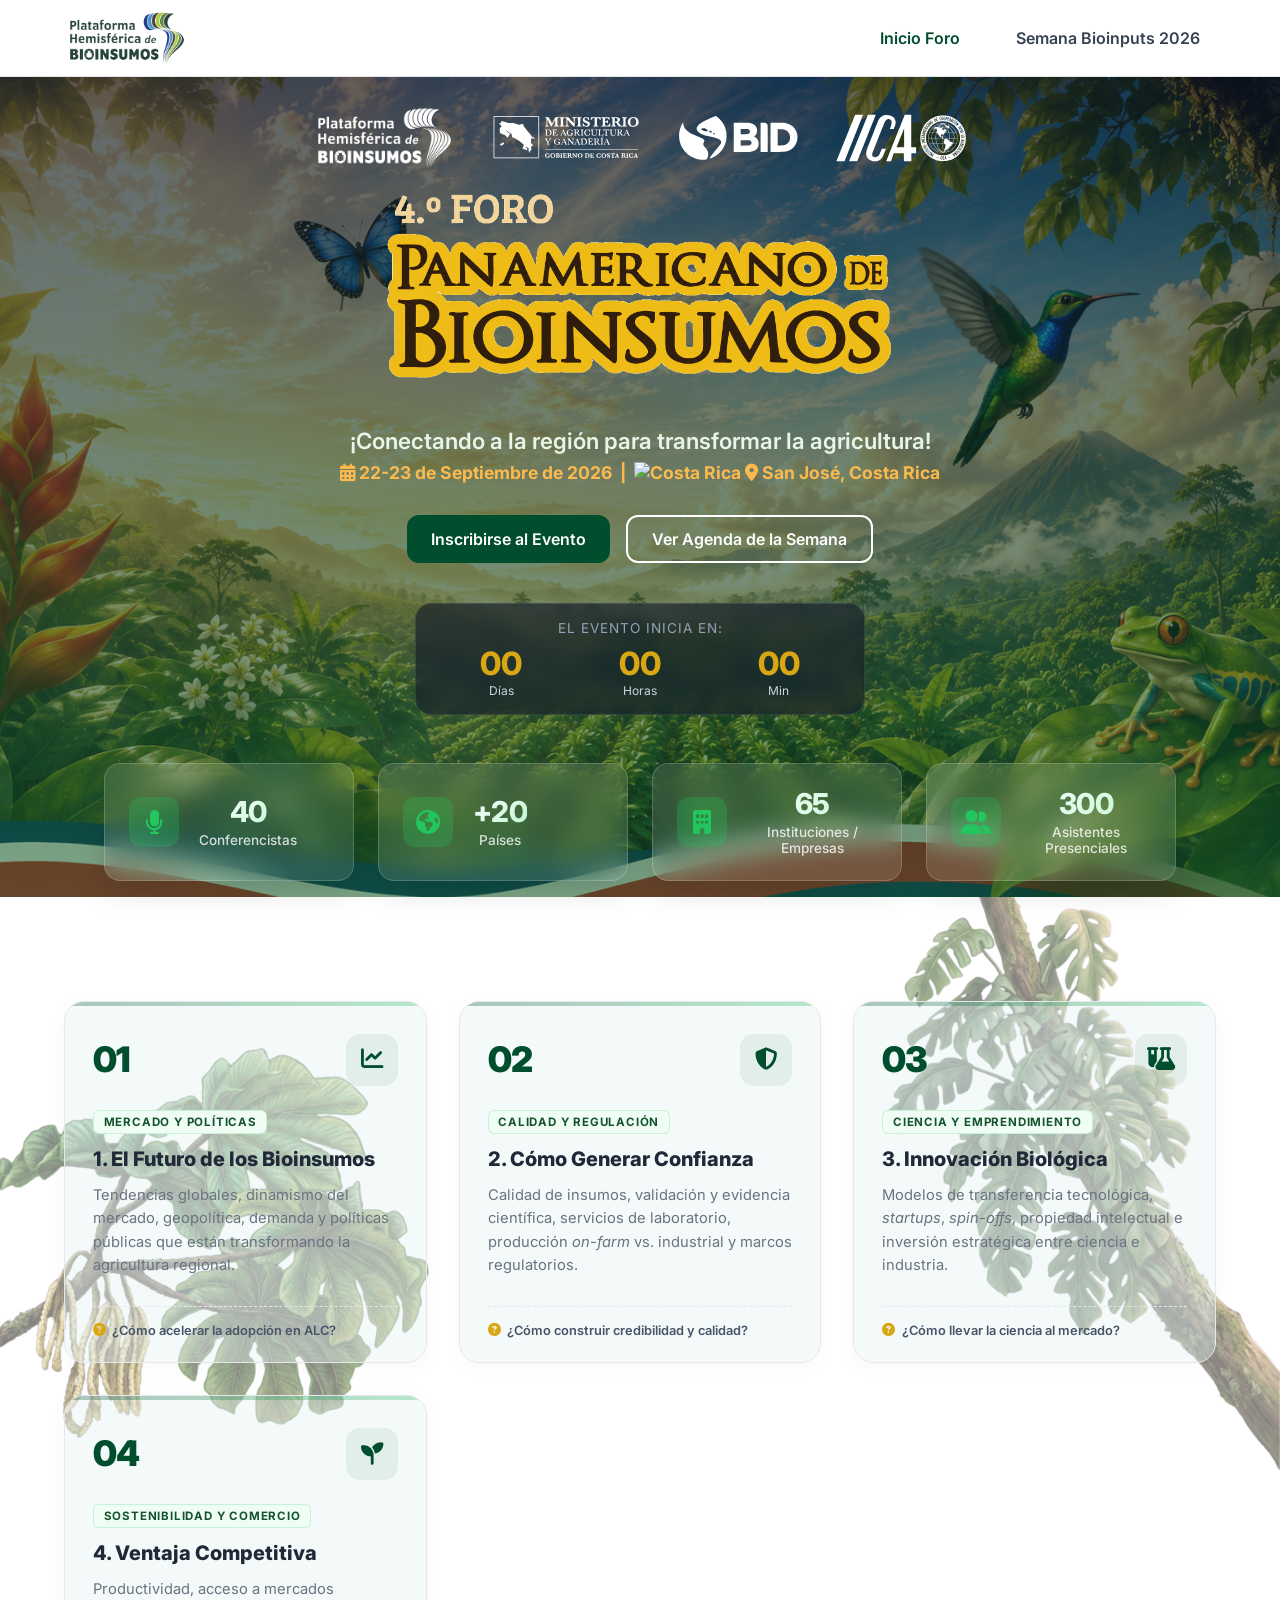
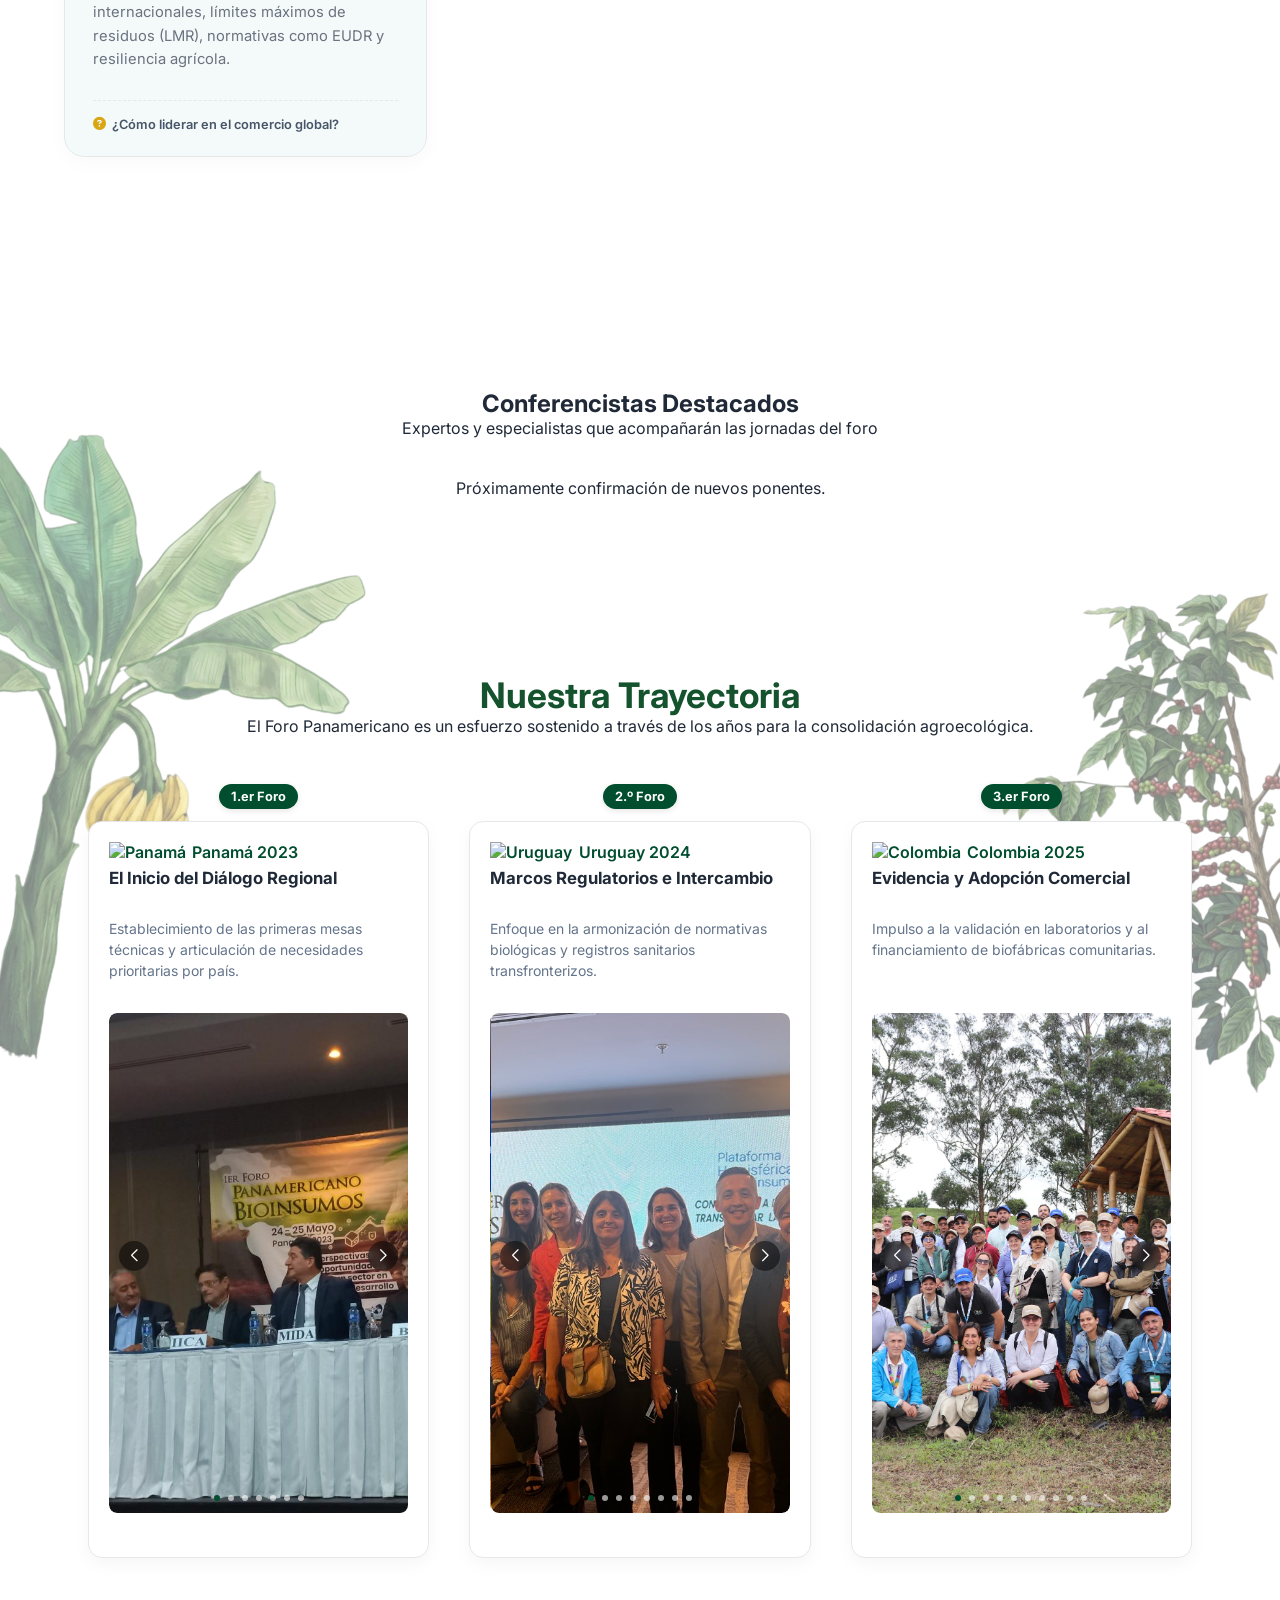
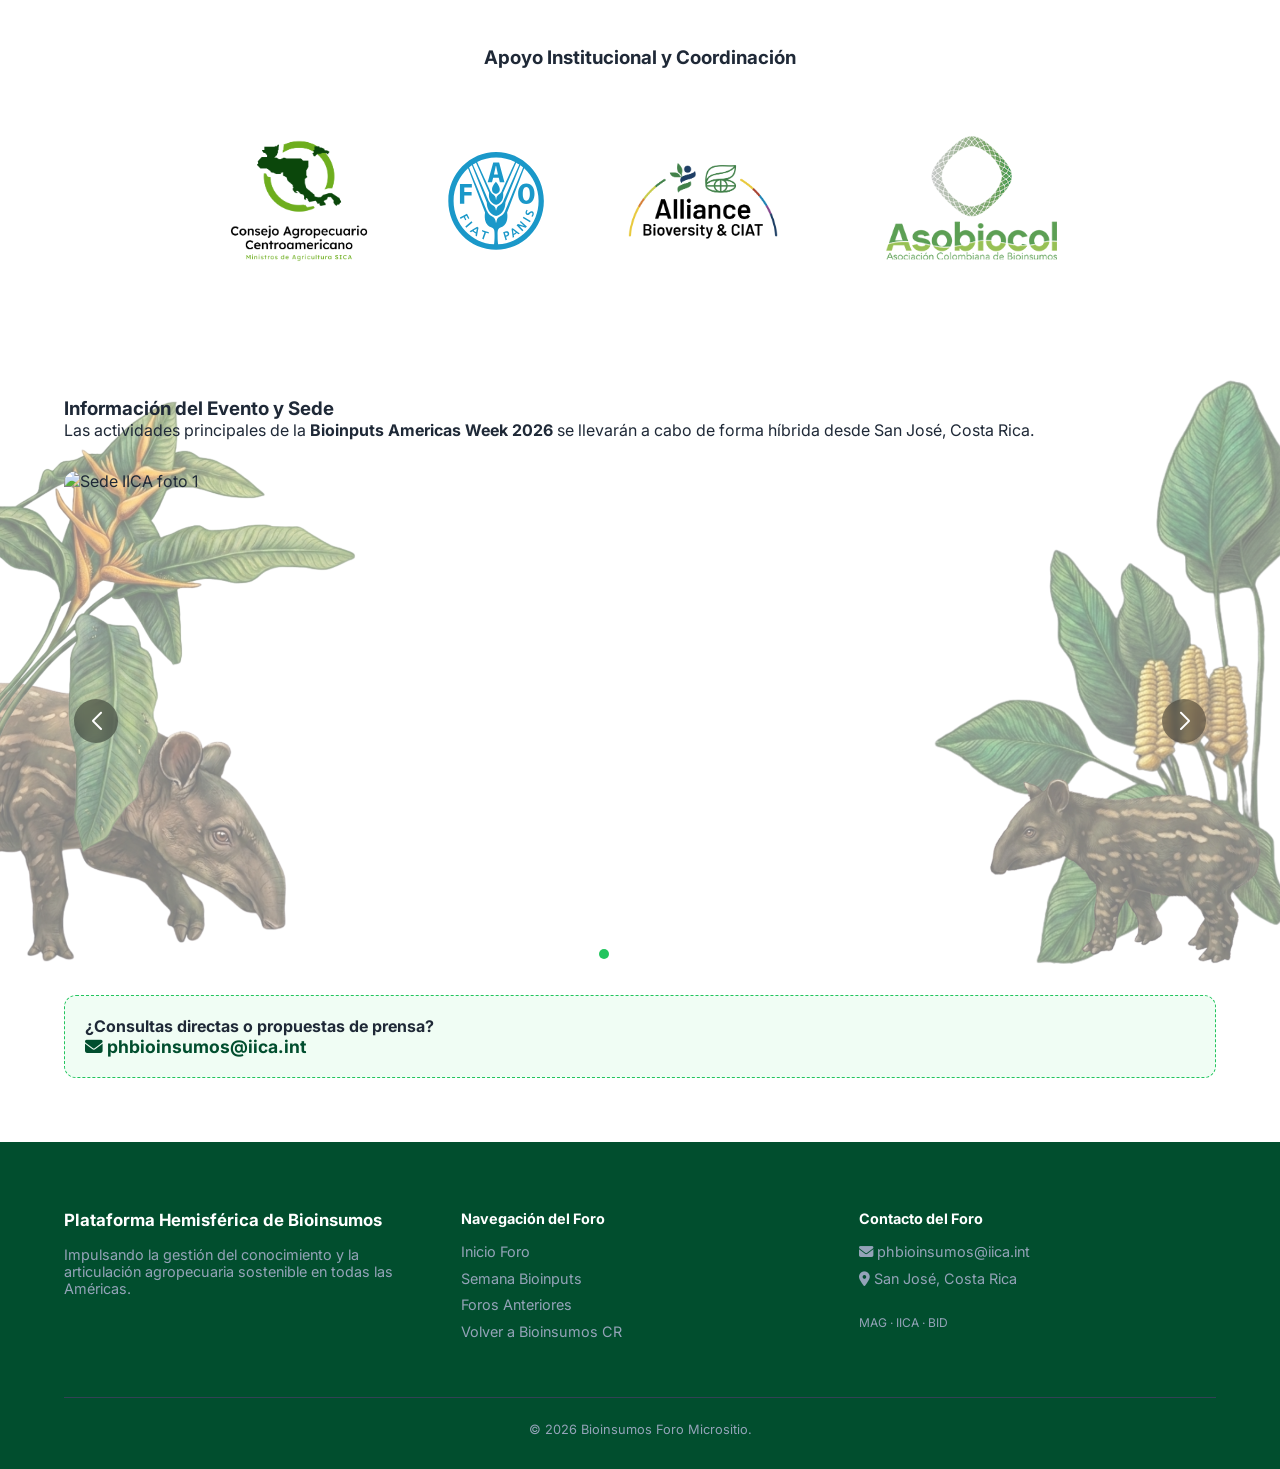
==== index.html @ 681d953f "Update index.html" ====
<!DOCTYPE html>
<html lang="es">
<head>
  <meta charset="UTF-8">
  <meta name="viewport" content="width=device-width, initial-scale=1.0">
  <title>4.º Foro Panamericano de Bioinsumos - Bioinputs Americas Week 2026</title>
  
  <!-- Swiper CSS -->
  <link rel="stylesheet" href="https://cdn.jsdelivr.net/npm/swiper@11/swiper-bundle.min.css"/>
  
  <!-- Fuentes e Iconos -->
  <link rel="preconnect" href="https://fonts.googleapis.com">
  <link rel="preconnect" href="https://fonts.gstatic.com" crossorigin>
  <link href="https://fonts.googleapis.com/css2?family=Inter:wght@400;500;600;700;800&display=swap" rel="stylesheet" />
  <link rel="stylesheet" href="https://cdnjs.cloudflare.com/ajax/libs/font-awesome/6.5.1/css/all.min.css" />
  
  <link rel="icon" type="image/svg+xml" href="assets/icons/favicon.svg">
  <link rel="stylesheet" href="css/index.css">
  <!-- Archivo CSS exclusivo para los componentes del micrositio -->
  
</head>
<body>

  <!-- HEADER / TOPBAR -->
  <header class="topbar">
    <div class="logo-wrap">
      <img src="assets/images/Logo_versiones_Color_positivo.png" alt="Plataforma Hemisférica de Bioinsumos" class="header-logo-img">
    </div>
    <button class="menu-toggle" id="menuToggle" aria-label="Abrir menú">
      <span></span><span></span><span></span>
    </button>
    <nav class="nav" id="mainNav">
      <a class="active" href="#">Inicio Foro</a>
      <a href="semana-bioinputs.html">Semana Bioinputs 2026</a>
    </nav>
  </header>

  <!-- ILUSTRACIONES DE FONDO DECORATIVAS -->
  <div class="bg-decoration" aria-hidden="true">
    <img class="butterfly" src="assets/images/i31.png" alt="">
    <img class="hummingbird" src="assets/images/i11.png" alt="">
    <img class="flower" src="assets/images/i6.png" alt="">
    <img class="flower2" src="assets/images/i7.png" alt="">
    <img class="frog" src="assets/images/i51.png" alt="">
    <img class="banano" src="assets/images/i41.png" alt="">
  </div>

  <main class="page-content">

    <!-- SECCIÓN HERO DEL FORO -->
    <section class="hero hero-foro" style="background: linear-gradient(rgba(15, 23, 42, 0.65), rgba(22, 101, 52, 0.55)), url('assets/images/hero.png') center/cover no-repeat;">
      <div class="hero-overlay container">
        <div class="hero-foro-header">
          <!-- Logos Coorganizadores -->
          <div class="sponsors-logos-wrap">
            <img style="max-height:70px" src="assets/images/Logo_versiones_b_negativo.png" alt="Plataforam Hemisferica de Bioinsumo">
            <img src="assets/images/logo_mag_blanco.svg" alt="Ministerio de Agricultura y Ganadería">
            <img style="max-height:90px" src="assets/images/BID_Blanco.svg" alt="BID">
            <img src="assets/images/iica_logo_blanco.svg" alt="Instituto Interamericano de Cooperación para la Agricultura">
          </div>
          <img src="assets/images/Letras 4to Foro Bioinsumos.png" alt="4.º Foro Panamericano de Bioinsumos" class="foro-title-img">
          <p class="hero-subtitle">¡Conectando a la región para transformar la agricultura!</p>
          <p class="hero-date-location"><i class="fa-solid fa-calendar-days"></i> 22-23 de Septiembre de 2026 &nbsp;|&nbsp; <img src="https://flagcdn.com/24x18/cr.png" alt="Costa Rica" class="flag-icon"> <i class="fa-solid fa-location-dot"></i>  San José, Costa Rica</p>
          
          <div class="hero-actions">
            <a href="https://forms.office.com/r/WgaXKn8yyW?origin=QRCode" target="_blank" rel="noopener noreferrer" class="primary-btn btn-highlight">Inscribirse al Evento</a>
            <a href="#semana-bioinputs" class="secondary-btn-outline">Ver Agenda de la Semana</a>
          </div>
        </div>

        <!-- COUNTDOWN -->
        <div class="countdown-container">
          <p class="countdown-title">El evento inicia en:</p>
          <div class="countdown-grid">
            <div class="countdown-card"><span class="countdown-number" id="days">64</span><span class="countdown-label">Días</span></div>
            <div class="countdown-card"><span class="countdown-number" id="hours">12</span><span class="countdown-label">Horas</span></div>
            <div class="countdown-card"><span class="countdown-number" id="minutes">45</span><span class="countdown-label">Min</span></div>
          </div>
        </div>

        <!-- ESTADÍSTICAS DEL EVENTO -->
        <div class="hero-stats">
          <div class="metric-card" style="--card-delay: 0.1s;">
            <div class="metric-icon-wrap"><i class="fa-solid fa-microphone"></i></div>
            <div class="metric-info">
              <span class="metric-number">40</span>
              <span class="metric-label">Conferencistas</span>
            </div>
          </div>
          <div class="metric-card" style="--card-delay: 0.2s;">
            <div class="metric-icon-wrap"><i class="fa-solid fa-earth-americas"></i></div>
            <div class="metric-info">
              <span class="metric-number">+20</span>
              <span class="metric-label">Países</span>
            </div>
          </div>
          <div class="metric-card" style="--card-delay: 0.3s;">
            <div class="metric-icon-wrap"><i class="fa-solid fa-building"></i></div>
            <div class="metric-info">
              <span class="metric-number">65</span>
              <span class="metric-label">Instituciones / Empresas</span>
            </div>
          </div>
          <div class="metric-card" style="--card-delay: 0.4s;">
            <div class="metric-icon-wrap"><i class="fa-solid fa-user-group"></i></div>
            <div class="metric-info">
              <span class="metric-number">300</span>
              <span class="metric-label">Asistentes Presenciales</span>
            </div>
          </div>
        </div>

      </div>
    </section>

    <!-- EJES TEMÁTICOS / EJES DE TRABAJO -->
    <section class="container">
      <div class="pillar-grid efe-axes-grid">
        <!-- Eje 1 -->
        <article class="eje-card">
          <div class="eje-card-header">
            <span class="eje-number">01</span>
            <div class="eje-icon-wrap"><i class="fa-solid fa-chart-line"></i></div>
          </div>
          <div class="eje-card-body">
            <span class="eje-tag">Mercado y Políticas</span>
            <h3>1. El Futuro de los Bioinsumos</h3>
            <p>Tendencias globales, dinamismo del mercado, geopolítica, demanda y políticas públicas que están transformando la agricultura regional.</p>
          </div>
          <div class="eje-card-footer">
            <span class="strategic-prompt"><i class="fa-solid fa-circle-question"></i> ¿Cómo acelerar la adopción en ALC?</span>
          </div>
        </article>
      
        <!-- Eje 2 -->
        <article class="eje-card">
          <div class="eje-card-header">
            <span class="eje-number">02</span>
            <div class="eje-icon-wrap"><i class="fa-solid fa-shield-halved"></i></div>
          </div>
          <div class="eje-card-body">
            <span class="eje-tag">Calidad y Regulación</span>
            <h3>2. Cómo Generar Confianza</h3>
            <p>Calidad de insumos, validación y evidencia científica, servicios de laboratorio, producción <em>on-farm</em> vs. industrial y marcos regulatorios.</p>
          </div>
          <div class="eje-card-footer">
            <span class="strategic-prompt"><i class="fa-solid fa-circle-question"></i> ¿Cómo construir credibilidad y calidad?</span>
          </div>
        </article>
      
        <!-- Eje 3 -->
        <article class="eje-card">
          <div class="eje-card-header">
            <span class="eje-number">03</span>
            <div class="eje-icon-wrap"><i class="fa-solid fa-flask-vial"></i></div>
          </div>
          <div class="eje-card-body">
            <span class="eje-tag">Ciencia y Emprendimiento</span>
            <h3>3. Innovación Biológica</h3>
            <p>Modelos de transferencia tecnológica, <em>startups</em>, <em>spin-offs</em>, propiedad intelectual e inversión estratégica entre ciencia e industria.</p>
          </div>
          <div class="eje-card-footer">
            <span class="strategic-prompt"><i class="fa-solid fa-circle-question"></i> ¿Cómo llevar la ciencia al mercado?</span>
          </div>
        </article>
      
        <!-- Eje 4 -->
        <article class="eje-card">
          <div class="eje-card-header">
            <span class="eje-number">04</span>
            <div class="eje-icon-wrap"><i class="fa-solid fa-seedling"></i></div>
          </div>
          <div class="eje-card-body">
            <span class="eje-tag">Sostenibilidad y Comercio</span>
            <h3>4. Ventaja Competitiva</h3>
            <p>Productividad, acceso a mercados internacionales, límites máximos de residuos (LMR), normativas como EUDR y resiliencia agrícola.</p>
          </div>
          <div class="eje-card-footer">
            <span class="strategic-prompt"><i class="fa-solid fa-circle-question"></i> ¿Cómo liderar en el comercio global?</span>
          </div>
        </article>
      </div>
    </section>
    <!-- SECCIÓN CONFERENCISTAS -->
<section id="conferencistas" class="speakers-section">
  <div class="container">
    <div class="section-header text-center">
      <h2 class="section-title">Conferencistas Destacados</h2>
      <p class="section-subtitle">Expertos y especialistas que acompañarán las jornadas del foro</p>
    </div>

    <!-- Contenedor dinámico de tarjetas -->
    <div id="speakers-grid" class="speakers-grid">
      <!-- Inyectado por JS -->
    </div>
  </div>
</section>

<!-- MODAL DETALLE DE CONFERENCISTA -->


    <!-- LÍNEA DE TIEMPO HISTÓRICA -->
    <section id="linea-tiempo" class="container historical-section">
      <div class="section-title-wrap text-center">
        <h2>Nuestra Trayectoria</h2>
        <p>El Foro Panamericano es un esfuerzo sostenido a través de los años para la consolidación agroecológica.</p>
      </div>
    
      <div class="history-timeline">
        <!-- Panamá -->
        <div class="history-item">
          <div class="history-badge">
            <span class="history-year">1.er Foro</span>
          </div>
          <div class="history-content">
            <div class="contact-info-wrap">
              <h4><img src="https://flagcdn.com/48x36/pa.png" alt="Panamá" class="flag-icon"> Panamá 2023</h4>
              <h3>El Inicio del Diálogo Regional</h3>
              <p>Establecimiento de las primeras mesas técnicas y articulación de necesidades prioritarias por país.</p>
              
              <div class="hero-gallery">
                <div class="swiper heroSwiper">
                  <div class="swiper-wrapper">
                    <div class="swiper-slide"><img src="assets/images/11.jpg" alt="Panamá foto 1"></div>
                    <div class="swiper-slide"><img src="assets/images/12.jpg" alt="Panamá foto 2"></div>
                    <div class="swiper-slide"><img src="assets/images/13.jpg" alt="Panamá foto 3"></div>
                    <div class="swiper-slide"><img src="assets/images/14.jpg" alt="Panamá foto 4"></div>
                    <div class="swiper-slide"><img src="assets/images/15.jpg" alt="Panamá foto 5"></div>
                    <div class="swiper-slide"><img src="assets/images/16.jpg" alt="Panamá foto 6"></div>
                    <div class="swiper-slide"><img src="assets/images/17.jpg" alt="Panamá foto 7"></div>
                  </div>
                  <div class="swiper-pagination"></div>
                  <div class="swiper-button-prev"></div>
                  <div class="swiper-button-next"></div>
                </div>
              </div>
            </div>
          </div>
        </div>
    
        <!-- Uruguay -->
        <div class="history-item">
          <div class="history-badge">
            <span class="history-year">2.º Foro</span>
          </div>
          <div class="history-content">
            <div class="contact-info-wrap">
              <h4><img src="https://flagcdn.com/48x36/uy.png" alt="Uruguay" class="flag-icon"> Uruguay 2024</h4>
              <h3>Marcos Regulatorios e Intercambio</h3>
              <p>Enfoque en la armonización de normativas biológicas y registros sanitarios transfronterizos.</p>
              
              <div class="hero-gallery">
                <div class="swiper heroSwiper">
                  <div class="swiper-wrapper">
                    <div class="swiper-slide"><img src="assets/images/21.jpg" alt="Uruguay foto 1"></div>
                    <div class="swiper-slide"><img src="assets/images/22.jpg" alt="Uruguay foto 2"></div>
                    <div class="swiper-slide"><img src="assets/images/23.jpg" alt="Uruguay foto 3"></div>
                    <div class="swiper-slide"><img src="assets/images/24.jpg" alt="Uruguay foto 4"></div>
                    <div class="swiper-slide"><img src="assets/images/25.jpg" alt="Uruguay foto 5"></div>
                    <div class="swiper-slide"><img src="assets/images/26.jpg" alt="Uruguay foto 6"></div>
                    <div class="swiper-slide"><img src="assets/images/27.jpg" alt="Uruguay foto 7"></div>
                    <div class="swiper-slide"><img src="assets/images/28.jpg" alt="Uruguay foto 8"></div>
                  </div>
                  <div class="swiper-pagination"></div>
                  <div class="swiper-button-prev"></div>
                  <div class="swiper-button-next"></div>
                </div>
              </div>
            </div>
          </div>
        </div>
    
        <!-- Colombia -->
        <div class="history-item">
          <div class="history-badge">
            <span class="history-year">3.er Foro</span>
          </div>
          <div class="history-content">
            <div class="contact-info-wrap">
              <h4><img src="https://flagcdn.com/48x36/co.png" alt="Colombia" class="flag-icon"> Colombia 2025</h4>
              <h3>Evidencia y Adopción Comercial</h3>
              <p>Impulso a la validación en laboratorios y al financiamiento de biofábricas comunitarias.</p>
              
              <div class="hero-gallery">
                <div class="swiper heroSwiper">
                  <div class="swiper-wrapper">
                    <div class="swiper-slide"><img src="assets/images/31.jpg" alt="Colombia foto 1"></div>
                    <div class="swiper-slide"><img src="assets/images/32.jpg" alt="Colombia foto 2"></div>
                    <div class="swiper-slide"><img src="assets/images/33.jpg" alt="Colombia foto 3"></div>
                    <div class="swiper-slide"><img src="assets/images/34.webp" alt="Colombia foto 4"></div>
                    <div class="swiper-slide"><img src="assets/images/35.webp" alt="Colombia foto 5"></div>
                    <div class="swiper-slide"><img src="assets/images/36.webp" alt="Colombia foto 6"></div>
                    <div class="swiper-slide"><img src="assets/images/37.jpeg" alt="Colombia foto 7"></div>
                    <div class="swiper-slide"><img src="assets/images/38.jpg" alt="Colombia foto 8"></div>
                    <div class="swiper-slide"><img src="assets/images/39.jpg" alt="Colombia foto 9"></div>
                    <div class="swiper-slide"><img src="assets/images/310.jpg" alt="Colombia foto 10"></div>
                  </div>
                  <div class="swiper-pagination"></div>
                  <div class="swiper-button-prev"></div>
                  <div class="swiper-button-next"></div>
                </div>
              </div>
            </div>
          </div>
        </div>
      </div>
    </section>

    <!-- ORGANIZADORES -->
    <section class="sponsors-carousel-section" style="padding-top: 40px;">
      <div id="logos" class="container text-center" style="padding: 0px;">
        <h3>Apoyo Institucional y Coordinación</h3>
        <div class="sponsors-logos-wrap sponsors-grid-large">
          <img src="assets/images/CAC_LogoFormats_29.png" class="sponsors-logos-o" alt="Consejo Agropecuario Centroamericano">
          <img src="assets/images/FAO_logo.svg" class="fao" alt="Organización de la Naciones Unidas para la Alimentación y la Agricultura">
          <img src="assets/images/Alliance_Logo_Refresh_EN_color.svg.webp" class="sponsors-logos-o" alt="Alliance Bioversity International CIAT">
          <img src="assets/images/asobiocol.png" class="sponsors-logos-o" alt="Asociación Colombiana de Bioinsumos">
        </div>
      </div>
    </section>

    <!-- CONTACTO Y SEDE -->
    <section id="registro" class="container contact-registration-section">
      <div class="contact-info-wrap">
        <h3>Información del Evento y Sede</h3>
        <p style="margin-bottom: 15px;">Las actividades principales de la <strong>Bioinputs Americas Week 2026</strong> se llevarán a cabo de forma híbrida desde San José, Costa Rica.</p>
        
        <div class="hero-gallery">
          <div class="swiper heroSwiper">
            <div class="swiper-wrapper">
              <div class="swiper-slide"><img src="assets/images/sede1.JPG" alt="Sede IICA foto 1"></div>
              <div class="swiper-slide"><img src="assets/images/sede2.JPG" alt="Sede IICA foto 2"></div>
              <div class="swiper-slide"><img src="assets/images/sede3.jpg" alt="Sede IICA foto 3"></div>
              <div class="swiper-slide"><img src="assets/images/sede4.jpg" alt="Sede IICA foto 4"></div>
              <div class="swiper-slide"><img src="assets/images/sede5.jpg" alt="Sede IICA foto 5"></div>
            </div>
            <div class="swiper-pagination"></div>
            <div class="swiper-button-prev"></div>
            <div class="swiper-button-next"></div>
          </div>
        </div>
        
        <div class="direct-contact-box">
          <h4>¿Consultas directas o propuestas de prensa?</h4>
          <a href="mailto:phbioinsumos@iica.int" class="email-link">
            <i class="fa-solid fa-envelope"></i> phbioinsumos@iica.int
          </a>
        </div>
      </div>
    </section>

  </main>

  <!-- FOOTER -->
  <footer class="main-footer">
    <div class="footer-grid">
      <div class="footer-brand">
        <h3>Plataforma Hemisférica de Bioinsumos</h3>
        <p>Impulsando la gestión del conocimiento y la articulación agropecuaria sostenible en todas las Américas.</p>
      </div>
      <div class="footer-links">
        <h4>Navegación del Foro</h4>
        <ul>
          <li><a href="index_foro.html">Inicio Foro</a></li>
          <li><a href="#semana-bioinputs">Semana Bioinputs</a></li>
          <li><a href="#linea-tiempo">Foros Anteriores</a></li>
          <li><a href="index.html">Volver a Bioinsumos CR</a></li>
        </ul>
      </div>
      <div class="footer-links">
        <h4>Contacto del Foro</h4>
        <ul>
          <li><i class="fa-solid fa-envelope"></i> phbioinsumos@iica.int</li>
          <li><i class="fa-solid fa-location-dot"></i> San José, Costa Rica</li>
          <li><br><small>MAG · IICA · BID</small></li>
        </ul>
      </div>
    </div>
    <div class="footer-bottom">
      <p>&copy; 2026 Bioinsumos Foro Micrositio.</p>
    </div>
  </footer>

  <!-- MODAL DETALLE DE CONFERENCISTA -->
<div id="speaker-modal" class="speaker-modal-overlay" onclick="cerrarModalSpeaker()">
  <div class="speaker-modal-card" onclick="event.stopPropagation()">
    <button class="speaker-modal-close" onclick="cerrarModalSpeaker()">&times;</button>
    <div class="speaker-modal-header">
      <img id="modal-speaker-img" src="" alt="Conferencista">
      <h3 id="modal-speaker-name"></h3>
    </div>
    <div class="speaker-modal-body">
      <p id="modal-speaker-bio"></p>
    </div>
  </div>
</div>

  <!-- SCRIPTS AL FINAL DEL BODY -->
  <script src="https://cdn.jsdelivr.net/npm/swiper@11/swiper-bundle.min.js"></script>
  <script src="js/index.js"></script>
  <script src="js/data.js"></script>
</body>
</html>
---- css/index.css ----
/* =========================================================
   1. VARIABLES GLOBALES Y CONFIGURACIÓN BASE
========================================================= */
:root {
  --primary: #014e2e;        
  --primary-dark: #14532d;   
  --accent: #22c55e;         
  --success: #15803d;
  --bg: #fcfcfc;             
  --surface: #ffffff;
  --surface-2: #f8fafc;
  --text: #1f2937;           
  --muted: #6b7280;          
  --border: #e5e7eb;
  --shadow: 0 10px 30px rgba(22, 101, 52, 0.06);

  /* Paleta extendida del micrositio */
  --event-gold: #d9a714;
  --event-gold-dark: #b88a0b;
  --dark-slate: #0f172a;
}

* {
  box-sizing: border-box;
  margin: 0;
  padding: 0;
}

html, body {
  width: 100%;
  max-width: 100vw;
  overflow-x: hidden; /* Garantiza cero scroll horizontal */
}

body {
  font-family: 'Inter', sans-serif;
  color: var(--text);
  display: flex;
  flex-direction: column;
  min-height: 100vh;
  position: relative;
  background: #ffffff;
}

/* Regla universal para prevención de desbordamiento de medios */
img, svg, picture, iframe {
  max-width: 100%;
  height: auto;
}

.container {
  max-width: 1200px;
  width: 90%;
  margin: 0 auto;
  padding: 4rem 0;
  box-sizing: border-box;
}

.d-none { display: none !important; }
.w-100 { width: 100%; }
.text-center { text-align: center; }

/* Capa de decoración */
.bg-decoration, .bg-decoration2 {
  position: absolute;
  inset: 0;
  z-index: -100;
  pointer-events: none;
}

.bg-decoration img {
  position: absolute;
  width: 45vw;
  max-width: 500px;
  min-width: 150px;
  height: auto;
  opacity: 0.5;
  pointer-events: none;
}

.bg-decoration2 img {
  position: absolute;
  width: 45vw;
  max-width: 400px;
  min-width: 250px;
  height: auto;
  opacity: 0.8;
  pointer-events: none;
}

.butterfly { top: 18%; right: 0%; }
.butterfly2 { top: 0%; right: 0%; }
.hummingbird { top: 20%; left: 0%;  }
.hummingbird2 { top: 13%; left: 0%;  }
.flower { bottom: 10%; left: 0%; }
.flower2 { bottom: 10%; right: -8%; }
.frog { bottom: 40%; right: 0%; }
.frog2 { bottom: 35%; right: 0%; }
.perez { bottom: 12%; left: 0%; }
.banano {bottom: 42%; left: -13%;transform: rotate(5deg);max-width: 700px !important;}

@media (max-width: 768px) {
  .butterfly { top: 7%; right: 0%; }
  .butterfly2 { top: 0%; right: 0%; }
  .hummingbird { top: 38%; left: 0%; }
  .hummingbird2 { top: 12%; left: 0%;  }
  .flower { bottom: 7%; left: 0%; }
  .flower2 { bottom: 7%; right: -8%; }
  .frog { bottom: 20%; right: 0%; }
  .frog2 { bottom: 40%; right: 0%; }
  .perez { bottom: 15%; left: 0%; }
  .banano {bottom: 25%; left: -18%;transform: rotate(5deg);}
}

/* =========================================================
   2. HEADER / TOPBAR RESPONSIVO
========================================================= */
.topbar {
  position: sticky;
  top: 0;
  z-index: 2000;
  background: rgba(255, 255, 255, 0.95);
  backdrop-filter: blur(12px);
  display: flex;
  justify-content: space-between;
  align-items: center;
  padding: 0.5rem 5%;
  border-bottom: 1px solid var(--border);
}
.topbar2 {
  position: sticky;
  top: 0;
  z-index: 2000;
  background: var(--primary);
  backdrop-filter: blur(12px);
  display: flex;
  justify-content: space-between;
  align-items: center;
  padding: 0.5rem 5%;
  border-bottom: 1px solid var(--border);
}

.logo-wrap {
  font-size: 1.3rem;
  font-weight: 800;
  color: var(--primary);
}

.header-logo-img {
  height: 60px;
  width: auto;
  vertical-align: middle;
}

.back-to-base {
  border: 1px solid var(--primary);
  background: rgba(22, 101, 52, 0.05);
}

.nav,.nav2  { 
  display: flex; 
  gap: 1.5rem; 
}

.nav a {
  text-decoration: none;
  color: #374151;
  font-weight: 600;
  padding: 0.5rem 1rem;
  border-radius: 12px;
  transition: .25s ease;
}

.nav a:hover, .nav a.active {
  color: var(--primary);
}

.nav2 a {
  text-decoration: none;
  color: #ffffff;
  font-weight: 600;
  padding: 0.5rem 1rem;
  border-radius: 12px;
  transition: .25s ease;
}

.nav2 a:hover, .nav2 a.active {
  color: var(--event-gold);
}

.menu-toggle {
  display: none;
  flex-direction: column;
  gap: 4px;
  background: none;
  border: none;
  cursor: pointer;
}

.menu-toggle span { 
  width: 22px; 
  height: 3px; 
  background: var(--primary); 
  border-radius: 2px; 
}

/* =========================================================
   3. SECCIONES HERO (HOME Y FORO MICROSITIO)
========================================================= */
.hero-home {
  background: linear-gradient(rgba(94, 119, 35, 0.2), rgba(29, 100, 30, 0.4)), url("../assets/images/hero.png");
  background-size: cover;
  background-position: center;
  min-height: 35vh;
  display: flex;
  align-items: center;
  color: white;
  position: relative;
}

.hero-foro {
  min-height: 80vh !important;
  display: flex;
  align-items: center;
  text-align: center;
}

.hero-foro2 {
  min-height: 60vh !important;
  display: flex;
  align-items: center;
  text-align: center;
}

.hero-overlay {
  width: 100%;
  padding: 1rem 5%;
}

.hero-content {
  max-width: 750px;
}

.hero-foro-header {
  max-width: 900px;
  margin: 0 auto;
  width: 100%;
}

.hero-tag {
  display: inline-block;
  background: var(--accent);
  color: var(--primary-dark);
  font-weight: 700;
  font-size: 0.8rem;
  padding: 0.35rem 0.85rem;
  border-radius: 100px;
  text-transform: uppercase;
  margin-bottom: 1rem;
}

.hero-content h1 {
  font-size: 3rem;
  font-weight: 800;
  margin-bottom: 1rem;
}

.hero-content p {
  font-size: 1.15rem;
  line-height: 1.6;
  margin-bottom: 2rem;
  color: rgba(255, 255, 255, 0.9);
}

.co-organizers {
  display: flex;
  align-items: center;
  justify-content: center;
  gap: 1rem;
  margin-bottom: 1.5rem;
  flex-wrap: wrap;
}

.partner-mini-logo {
  height: 30px;
  width: auto;
  filter: brightness(0) invert(1);
}

.partner-text {
  font-weight: 700;
  letter-spacing: 1px;
  font-size: 1.1rem;
}

.partner-divider {
  color: rgba(255, 255, 255, 0.4);
}

.foro-title-img {
  width: 100%;
  max-width: 550px;
  height: auto;
  margin: 0 auto 1.5rem auto;
  display: block;
}

.hero-subtitle {
  font-size: 1.4rem !important;
  font-weight: 600;
  color: #e8f5e9 !important;
  margin-bottom: 0.5rem;
}

.hero-date-location {
  font-size: 1.1rem;
  color: #fbb94e;
  margin-bottom: 2rem;
  font-weight: 700;
}
.hero-date-location2 {
  font-size: 1.1rem;
  color: var(--primary);
  margin-bottom: 2rem;
  font-weight: 700;
}

/* BOTONES Y ACCIONES */
.hero-actions {
  display: flex;
  flex-direction: column;
  gap: 1rem;
  width: 100%;
  max-width: 100%;
  box-sizing: border-box;
}

.primary-btn, 
.secondary-btn-outline,
.btn-highlight {
  display: inline-flex;
  align-items: center;
  justify-content: center;
  text-align: center;
  width: 100%;
  max-width: 100%;
  box-sizing: border-box;
  padding: 0.75rem 1.5rem;
  border-radius: 12px;
  font-weight: 600;
  text-decoration: none;
  white-space: normal;
  word-break: break-word;
  transition: all 0.2s;
  cursor: pointer;
  border: none;
}

.primary-btn {
  background: var(--primary);
  color: white;
}
.primary-btn:hover { background: var(--primary-dark); }

.btn-highlight {
  background-color: var(--primary) !important;
  color: white !important;
}
.btn-highlight:hover {
  background-color: var(--event-gold-dark) !important;
}

.secondary-btn-outline {
  border: 2px solid white;
  color: white;
  background: transparent;
}
.secondary-btn-outline:hover {
  background: rgba(255, 255, 255, 0.15);
}

@media (min-width: 640px) {
  .hero-actions {
    flex-direction: row;
    justify-content: center;
  }
  .primary-btn, .secondary-btn-outline, .btn-highlight {
    width: auto;
  }
}

/* COUNTDOWN */
.countdown-container {
  margin: 2.5rem auto;
  max-width: 450px;
  width: 100%;
  background: rgba(15, 23, 42, 0.6);
  padding: 1rem 1.5rem;
  border-radius: 16px;
  border: 1px solid rgba(255, 255, 255, 0.1);
  backdrop-filter: blur(8px);
}

.countdown-title {
  font-size: 0.85rem;
  text-transform: uppercase;
  letter-spacing: 1px;
  margin-bottom: 0.5rem;
  color: #94a3b8;
}

.countdown-grid {
  display: grid;
  grid-template-columns: repeat(3, 1fr);
  gap: 1rem;
}

.countdown-card {
  display: flex;
  flex-direction: column;
}

.countdown-number {
  font-size: 2rem;
  font-weight: 800;
  color: var(--event-gold);
}

.countdown-label {
  font-size: 0.75rem;
  color: #cbd5e1;
}

/* BUSCADOR Y MÉTRICAS DE HOME */
.search-box-container {
  background: var(--surface);
  padding: 0.45rem;
  border-radius: 16px;
  box-shadow: 0 15px 35px rgba(0,0,0,0.15);
  max-width: 600px;
}

.search-field {
  display: flex;
  align-items: center;
  gap: 0.75rem;
}

.search-icon {
  color: var(--muted);
  padding-left: 1rem;
}

.search-field input {
  flex: 1;
  border: none;
  outline: none;
  font-size: 1rem;
  color: var(--text);
  background: transparent;
}

.hero-stats {
  display: grid;
  grid-template-columns: repeat(auto-fit, minmax(200px, 1fr));
  gap: 1.5rem;
  margin-top: 3rem;
  width: 100%;
  max-width: 1100px;
}

.metric-card {
  background: rgba(255, 255, 255, 0.1);
  backdrop-filter: blur(12px);
  -webkit-backdrop-filter: blur(12px);
  border: 1px solid rgba(255, 255, 255, 0.18);
  padding: 1.5rem;
  border-radius: 16px;
  display: flex;
  align-items: center;
  gap: 1.25rem;
  color: white;
  box-shadow: 0 8px 32px 0 rgba(0, 0, 0, 0.15);
  opacity: 0;
  transform: translateY(30px);
  animation: slideInUp 0.6s cubic-bezier(0.16, 1, 0.3, 1) forwards;
  animation-delay: var(--card-delay, 0s);
  transition: transform 0.3s ease, background 0.3s ease, box-shadow 0.3s ease;
}

.metric-card:hover {
  transform: translateY(-5px);
  background: rgba(255, 255, 255, 0.16);
  box-shadow: 0 12px 40px 0 rgba(22, 101, 52, 0.25);
  border-color: rgba(255, 255, 255, 0.3);
}

.metric-icon-wrap {
  width: 50px;
  height: 50px;
  background: rgba(34, 197, 94, 0.25);
  border-radius: 12px;
  display: flex;
  align-items: center;
  justify-content: center;
  font-size: 1.5rem;
  color: var(--accent);
  flex-shrink: 0;
}

.metric-info {
  display: flex;
  flex-direction: column;
}

.metric-number {
  font-size: 1.8rem;
  font-weight: 800;
  line-height: 1.1;
  letter-spacing: -0.02em;
  background: linear-gradient(135deg, #ffffff, #bbf7d0);
  -webkit-background-clip: text;
  -webkit-text-fill-color: transparent;
}

.metric-label {
  font-size: 0.85rem;
  font-weight: 500;
  color: rgba(255, 255, 255, 0.8);
  margin-top: 0.25rem;
}

@keyframes slideInUp {
  0% { opacity: 0; transform: translateY(30px); }
  100% { opacity: 1; transform: translateY(0); }
}

/* =========================================================
   4. CONTROL ABSOLUTO Y UNIFICADO DE SWIPER / CARRUSELES
========================================================= */

/* Estructura base de los contenedores */
.hero-gallery {
  width: 100% !important;
  max-width: 100% !important;
  min-width: 0 !important;
  box-sizing: border-box !important;
  position: relative !important;
}

.swiper {
  width: 100% !important;
  max-width: 100% !important;
  min-width: 0 !important;
  position: relative !important;
  display: block !important;
  overflow: hidden !important; /* El overflow solo va en el swiper principal */
}

.swiper-wrapper {
  display: flex !important;
  width: 100% !important;
  height: 100% !important;
  box-sizing: border-box !important;
}

.swiper-slide {
  flex-shrink: 0 !important;
  width: 100% !important;
  height: 100% !important;
  position: relative !important;
  box-sizing: border-box !important;
}

.swiper-slide img {
  width: 100% !important;
  height: 100% !important;
  object-fit: cover !important;
  display: block !important;
}

/* --- A. CARRUSEL GENERAL / HERO DE INICIO (Si aplica) --- */
:not(.history-content):not(.contact-info-wrap) .heroSwiper {
  height: 500px !important;
  border-radius: 16px;
}

/* --- B. CARRUSEL DE LA SEDE (Sección Contacto) --- */
.contact-info-wrap .heroSwiper {
  height: 300px !important;
  min-height: 300px !important;
  border-radius: 12px !important;
  margin: 1rem 0 1.5rem 0 !important;
}

.contact-info-wrap .swiper-slide img {
  border-radius: 12px !important;
}

/* Estilos de botones para Hero y Sede */
:not(.history-content) .swiper-button-next,
:not(.history-content) .swiper-button-prev {
  color: #ffffff;
  width: 44px;
  height: 44px;
  background: rgba(0, 0, 0, 0.4);
  border-radius: 50%;
  backdrop-filter: blur(4px);
  transition: background 0.3s ease;
}

:not(.history-content) .swiper-button-next:hover,
:not(.history-content) .swiper-button-prev:hover {
  background: rgba(0, 0, 0, 0.7);
}

:not(.history-content) .swiper-button-next::after,
:not(.history-content) .swiper-button-prev::after {
  font-size: 18px;
  font-weight: bold;
}

:not(.history-content) .swiper-pagination-bullet {
  width: 10px;
  height: 10px;
  background: #ffffff;
  opacity: 0.6;
}

:not(.history-content) .swiper-pagination-bullet-active {
  opacity: 1;
  background: var(--accent, #22c55e);
}

/* --- C. CARRUSEL COMPACTO DE LÍNEA DEL TIEMPO (Panamá, Uruguay, Colombia) --- */
.history-content .heroSwiper {
  height: 180px !important;
  min-height: 180px !important;
  border-radius: 8px !important;
  margin-top: 1rem !important;
  position: relative !important;
}

.history-content .heroSwiper .swiper-slide img {
  border-radius: 8px !important;
}

.history-content .heroSwiper .swiper-button-next,
.history-content .heroSwiper .swiper-button-prev {
  width: 30px !important;
  height: 30px !important;
  background: rgba(0, 0, 0, 0.5) !important;
  border-radius: 50% !important;
  color: #ffffff !important;
  backdrop-filter: blur(4px) !important;
}

.history-content .heroSwiper .swiper-button-next::after,
.history-content .heroSwiper .swiper-button-prev::after {
  font-size: 12px !important;
  font-weight: bold !important;
}

.history-content .heroSwiper .swiper-pagination-bullet {
  width: 6px !important;
  height: 6px !important;
  background: #ffffff !important;
  opacity: 0.6 !important;
}

.history-content .heroSwiper .swiper-pagination-bullet-active {
  opacity: 1 !important;
  background: var(--primary, #014e2e) !important;
}

/* =========================================================
   5. SECCIONES DE CONTENIDO
========================================================= */
.section-title-wrap {
  text-align: center;
  margin-bottom: 3rem;
}
.section-title-wrap h2 {
  font-size: 2.2rem;
  color: var(--primary-dark);
}
.strategic-question {
  color: var(--muted);
  font-style: italic;
  margin-top: 0.5rem;
  font-size: 1.1rem;
}

/* LÍNEA DE TIEMPO DE LA SEMANA */
.semana-timeline-section {
  border-top: 1px solid var(--border);
  border-bottom: 1px solid var(--border);
}

.week-logo-center {
  max-width: 700px;
  width: 90%;
  margin-bottom: 1rem;
}

.timeline-week-grid {
  display: grid;
  grid-template-columns: repeat(auto-fit, minmax(240px, 1fr));
  gap: 1.5rem;
  margin-top: 2rem;
}

.timeline-day-card {
  background: var(--surface);
  padding: 2rem;
  border-radius: 16px;
  box-shadow: var(--shadow);
  border-top: 4px solid var(--muted);
  position: relative;
}

.timeline-day-card.highlight-day {
  border-top-color: var(--primary);
  background: linear-gradient(180deg, #ffffff 0%, #f0fdf4 100%);
  transform: scale(1.02);
}

.day-badge {
  display: inline-block;
  font-size: 0.75rem;
  font-weight: 700;
  padding: 0.25rem 0.6rem;
  border-radius: 6px;
  margin-bottom: 1rem;
}

.yellow-bg { background-color: #fef08a; color: #713f12; }
.green-bg { background-color: #bbf7d0; color: #14532d; }

/* LÍNEA DEL TIEMPO HISTÓRICA */
.historical-section {
  padding: 3rem 1.5rem;
}

.history-timeline {
  position: relative;
  display: flex;
  flex-direction: column;
  gap: 2.5rem;
  margin-top: 2rem;
}

.history-item {
  position: relative;
  display: flex;
  flex-direction: column;
  gap: 0.75rem;
  min-width: 0 !important;
  max-width: 100% !important;
}

.history-badge {
  display: flex;
  justify-content: flex-start;
}

.history-year {
  background: var(--primary);
  color: #ffffff;
  font-size: 0.8rem;
  font-weight: 700;
  padding: 0.3rem 0.75rem;
  border-radius: 20px;
  box-shadow: 0 2px 6px rgba(0, 0, 0, 0.1);
  display: inline-block;
}

.history-content {
  background: var(--surface);
  border-radius: 14px;
  border: 1px solid var(--border);
  padding: 1.25rem;
  box-shadow: 0 6px 18px rgba(0, 0, 0, 0.04);
  display: flex;
  flex-direction: column;
  justify-content: space-between;
  min-width: 0 !important;
  max-width: 100% !important;
}

.history-content h4 {
  display: flex;
  align-items: center;
  gap: 0.4rem;
  font-size: 1rem;
  color: var(--primary);
  margin-bottom: 0.4rem;
  font-weight: 600;
}

.history-content h4 .flag {
  font-family: "Apple Color Emoji", "Segoe UI Emoji", "Segoe UI Symbol", "Noto Color Emoji", sans-serif !important;
  font-size: 1.15rem;
  display: inline-block;
  line-height: 1;
}

.history-content h3 {
  font-size: 1.05rem;
  color: var(--text);
  margin-bottom: 0.4rem;
  line-height: 1.3;
  min-height: 2.6em;
}

.history-content p {
  font-size: 0.875rem;
  color: #64748b;
  line-height: 1.5;
  min-height: 4.5em;
  margin-bottom: 1rem;
}

/* PILARES Y EJES TEMÁTICOS */
.pillar-grid, .innovations-grid {
  display: grid;
  grid-template-columns: repeat(auto-fit, minmax(260px, 1fr));
  gap: 1.5rem;
  margin-top: 2rem;
}

.pillar-card {
  background: var(--surface);
  border: 1px solid var(--border);
  border-radius: 20px;
  padding: 2rem;
  text-decoration: none;
  color: inherit;
  box-shadow: var(--shadow);
  transition: transform 0.25s, border-color 0.25s;
}

.pillar-card:hover {
  transform: translateY(-5px);
  border-color: var(--accent);
}

.pillar-card h3 {
  font-size: 1.25rem;
  color: var(--primary-dark);
  margin-bottom: 0.5rem;
}

.pillar-card p {
  font-size: 0.95rem;
  color: var(--muted);
  line-height: 1.5;
}

.pillar-icon {
  width: 64px;
  height: 64px;
  background-color: #e8f5e9;
  border-radius: 50%;
  margin: 0 auto 1.2rem;
  color: #1b5e20;
  display: flex;
  align-items: center;
  justify-content: center;
  padding: 14px;
  box-sizing: border-box;
}

.efe-axes-grid {
  display: grid;
  grid-template-columns: repeat(auto-fit, minmax(270px, 1fr));
  gap: 2rem;
  margin: 2.5rem auto;
  max-width: 1200px;
}

.eje-card {
  background: #e2f0ef63;
  border: 1px solid var(--border);
  border-radius: 20px;
  padding: 2rem 1.75rem 1.5rem;
  display: flex;
  flex-direction: column;
  justify-content: space-between;
  position: relative;
  overflow: hidden;
  box-shadow: 0 4px 20px rgba(0, 0, 0, 0.03);
  transition: all 0.35s cubic-bezier(0.16, 1, 0.3, 1);
}

.eje-card::before {
  content: '';
  position: absolute;
  top: 0; left: 0; right: 0;
  height: 4px;
  background: linear-gradient(90deg, var(--primary), var(--accent));
  opacity: 0.3;
  transition: opacity 0.3s ease;
}

.eje-card:hover {
  transform: translateY(-8px);
  box-shadow: 0 15px 35px rgba(22, 101, 52, 0.12);
  border-color: rgba(34, 197, 94, 0.4);
}

.eje-card:hover::before { opacity: 1; }

.eje-card-header {
  display: flex;
  justify-content: space-between;
  align-items: center;
  margin-bottom: 1.5rem;
}

.eje-number {
  font-size: 2.2rem;
  font-weight: 900;
  color: var(--primary);
  letter-spacing: -1px;
  line-height: 1;
  transition: color 0.3s ease;
}

.eje-card:hover .eje-number { color: var(--accent); }

.eje-icon-wrap {
  width: 52px;
  height: 52px;
  border-radius: 14px;
  background: rgba(22, 101, 52, 0.08);
  color: var(--primary);
  display: flex;
  align-items: center;
  justify-content: center;
  font-size: 1.4rem;
  transition: all 0.3s ease;
}

.eje-card:hover .eje-icon-wrap {
  background: var(--primary);
  color: #ffffff;
  transform: scale(1.05);
}

.eje-tag {
  display: inline-block;
  font-size: 0.72rem;
  font-weight: 700;
  text-transform: uppercase;
  letter-spacing: 0.8px;
  color: var(--primary-dark);
  background: #f0fdf4;
  padding: 0.25rem 0.6rem;
  border-radius: 6px;
  margin-bottom: 0.75rem;
  border: 1px solid rgba(34, 197, 94, 0.2);
}

.eje-card-body h3 {
  font-size: 1.25rem;
  font-weight: 800;
  color: var(--text);
  margin-bottom: 0.75rem;
  line-height: 1.3;
}

.eje-card-body p {
  font-size: 0.92rem;
  color: var(--muted);
  line-height: 1.6;
}

.eje-card-footer {
  margin-top: 1.75rem;
  padding-top: 1rem;
  border-top: 1px dashed var(--border);
}

.strategic-prompt {
  font-size: 0.8rem;
  font-weight: 600;
  color: #475569;
  display: flex;
  align-items: center;
  gap: 0.4rem;
}

.strategic-prompt i { color: var(--event-gold); }

/* LOGOS SPONSORS */
.sponsors-logos-wrap {
  display: flex;
  justify-content: center;
  align-items: center;
  gap: 2rem;
  flex-wrap: wrap;
}

.sponsors-logos-wrap img {
  max-height: 50px;
  width: auto;
}

.logo-placeholder-box {
  background: #cbd5e1;
  color: #475569;
  font-weight: 800;
  padding: 1rem 2rem;
  border-radius: 8px;
  font-size: 1.2rem;
}

/* FORMULARIOS Y GRILLAS */
.grid-2col {
  display: grid;
  grid-template-columns: repeat(auto-fit, minmax(300px, 1fr));
  gap: 3rem;
}

.microsite-form {
  margin-top: 1.5rem;
  background: var(--surface);
  padding: 2rem;
  border-radius: 16px;
  border: 1px solid var(--border);
}

.form-group { margin-bottom: 1.25rem; }
.form-group label {
  display: block;
  font-size: 0.9rem;
  font-weight: 600;
  margin-bottom: 0.5rem;
}
.form-group input {
  width: 100%;
  padding: 0.75rem;
  border: 1px solid var(--border);
  border-radius: 8px;
  outline: none;
}

/* SEDE Y CONTACTO */
.contact-info-wrap {
  display: flex;
  flex-direction: column;
  min-width: 0 !important;
  max-width: 100% !important;
}

.video-placeholder-sede {
  background: linear-gradient(rgba(0,0,0,0.4), rgba(0,0,0,0.4)), url('https://images.unsplash.com/photo-1589923188900-85dae523342b?auto=format&fit=crop&q=80&w=600') center/cover;
  height: 200px;
  border-radius: 16px;
  margin: 1.5rem 0;
  display: flex;
  flex-direction: column;
  justify-content: center;
  align-items: center;
  color: white;
  font-weight: 600;
  cursor: pointer;
  gap: 0.5rem;
}
.video-icon { font-size: 2.5rem; color: var(--accent); }

.direct-contact-box {
  background: #f0fdf4;
  border: 1px dashed var(--accent);
  padding: 1.25rem;
  border-radius: 12px;
}

.email-link {
  color: var(--primary);
  font-weight: 700;
  text-decoration: none;
  font-size: 1.1rem;
}

/* =========================================================
   6. FOOTER INSTITUCIONAL
========================================================= */
.main-footer {
  background: var(--primary);
  color: #94a3b8;
  padding: 4rem 5% 2rem;
  font-size: 0.9rem;
  border-top: 4px solid var(--primary);
  margin-top: auto;
}

.footer-grid {
  display: grid;
  grid-template-columns: repeat(auto-fit, minmax(240px, 1fr));
  gap: 2.5rem;
  margin-bottom: 3rem;
}

.footer-brand h3, .footer-links h4 {
  color: white;
  margin-bottom: 1rem;
}

.footer-links ul { list-style: none; }
.footer-links ul li { margin-bottom: 0.6rem; }
.footer-links ul li a {
  color: #94a3b8;
  text-decoration: none;
  transition: color 0.2s;
}
.footer-links ul li a:hover { color: var(--accent); }

.footer-bottom {
  border-top: 1px solid #334155;
  padding-top: 1.5rem;
  text-align: center;
  font-size: 0.8rem;
}

/* =========================================================
   7. MEDIA QUERIES GENERALES
========================================================= */
@media (min-width: 900px) {
  .history-timeline {
    display: grid;
    grid-template-columns: repeat(3, 1fr);
    gap: 2.5rem;
    align-items: stretch;
  }

  .history-badge { justify-content: center; }
  .history-content { height: 100%; }
}

@media (max-width: 768px) {
  .menu-toggle { display: flex; }
  
  .nav,.nav2 {
    display: none;
    position: absolute;
    top: 100%; left: 0; right: 0;
    background: white;
    flex-direction: column;
    padding: 1.5rem 5%;
    border-bottom: 1px solid var(--border);
    box-shadow: 0 10px 15px rgba(0,0,0,0.05);
  }
  
  .nav.open,.nav2.open { display: flex; }
  .hero-content h1 { font-size: 2.2rem; }
  :not(.history-content) .heroSwiper { height: 350px; }
}
/* =========================================================
   TAMAÑO AUMENTADO PARA LOGOS DE ALIADOS / SPONSORS
========================================================= */
.sponsors-logos-wrap.sponsors-grid-large {
  display: flex;
  justify-content: center;
  align-items: center;
  flex-wrap: wrap;
  gap: 2.5rem 3rem; /* Mayor espacio horizontal y vertical */
  margin: 2rem auto;
  max-width: 1100px;
}

.sponsors-logos-wrap.sponsors-grid-large img {
  /* Aumentamos el alto límite para que luzcan prominentes */
   /* Evita que alguno muy ancho domine la pantalla */
  object-fit: contain;
  filter: grayscale(20%); /* Opcional: para dar uniformidad estética */
  transition: transform 0.3s ease, filter 0.3s ease;
}
.sponsors-logos-o {
  max-height: 200px !important; 
  width: auto;
  max-width: 220px;
}
.fao{
  max-height:150px !important; 
  width: auto;
  max-width: 165px !important;
}

.sponsors-logos-wrap.sponsors-grid-large img:hover {
  filter: grayscale(0%);
  transform: scale(1.05); /* Efecto hover elegante al pasar el mouse */
}

/* Ajuste responsivo para celulares */
@media (max-width: 768px) {
  .sponsors-logos-wrap.sponsors-grid-large {
    gap: 1.5rem 2rem;
  }
  
  .sponsors-logos-o {
    max-height: 65px !important;;
    max-width: 160px;
  }
  .fao{
    max-height: 50px !important;
  }
}
/* =========================================================
   SECCIÓN CONFERENCISTAS (GRID & TARJETAS)
========================================================= */
.speakers-section {
  padding: 4rem 1rem;
}

.speakers-grid {
  display: grid;
  grid-template-columns: repeat(auto-fill, minmax(260px, 1fr));
  gap: 2rem;
  max-width: 1200px;
  margin: 2.5rem auto 0 auto;
}

.speaker-card {
  background: var(--surface, #ffffff);
  border-radius: 16px;
  overflow: hidden;
  box-shadow: 0 4px 20px rgba(0, 0, 0, 0.06);
  border: 1px solid rgba(0, 0, 0, 0.05);
  display: flex;
  flex-direction: column;
  transition: transform 0.3s ease, box-shadow 0.3s ease;
}

.speaker-card:hover {
  transform: translateY(-5px);
  box-shadow: 0 12px 30px rgba(0, 0, 0, 0.12);
}

.speaker-img-wrap {
  width: 100%;
  height: 260px;
  overflow: hidden;
  background-color: #e2e8f0;
}

.speaker-img-wrap img {
  width: 100%;
  height: 100%;
  object-fit: cover;
  object-position: top center;
  transition: transform 0.4s ease;
}

.speaker-card:hover .speaker-img-wrap img {
  transform: scale(1.05);
}

.speaker-body {
  padding: 1.25rem;
  display: flex;
  flex-direction: column;
  flex-grow: 1;
}

.speaker-name {
  font-size: 1.15rem;
  font-weight: 700;
  color: var(--text, #1e293b);
  margin-bottom: 0.5rem;
}

.speaker-preview {
  font-size: 0.875rem;
  color: var(--muted, #64748b);
  line-height: 1.5;
  display: -webkit-box;
  -webkit-line-clamp: 3; /* Corta el texto a 3 líneas en la tarjeta */
  -webkit-box-orient: vertical;
  overflow: hidden;
  margin-bottom: 1rem;
}

.btn-speaker-more {
  margin-top: auto;
  background: none;
  border: none;
  color: var(--primary, #014e2e);
  font-weight: 600;
  font-size: 0.875rem;
  cursor: pointer;
  display: flex;
  align-items: center;
  gap: 0.5rem;
  padding: 0;
  transition: color 0.2s;
}

.btn-speaker-more:hover {
  color: var(--accent, #22c55e);
}

/* =========================================================
   MODAL DE CONFERENCISTA
========================================================= */
.speaker-modal-overlay {
  position: fixed;
  top: 0;
  left: 0;
  width: 100vw;
  height: 100vh;
  background: rgba(0, 0, 0, 0.6);
  backdrop-filter: blur(4px);
  display: flex;
  align-items: center;
  justify-content: center;
  z-index: 10000;
  opacity: 0;
  visibility: hidden;
  transition: opacity 0.3s ease, visibility 0.3s ease;
  padding: 1rem;
}

.speaker-modal-overlay.active {
  opacity: 1;
  visibility: visible;
}

.speaker-modal-card {
  background: #ffffff;
  border-radius: 20px;
  max-width: 500px;
  width: 100%;
  max-height: 90vh;
  overflow-y: auto;
  position: relative;
  padding: 2rem;
  box-shadow: 0 20px 40px rgba(0, 0, 0, 0.2);
  animation: modalScale 0.3s ease-out;
}

.speaker-modal-close {
  position: absolute;
  top: 1rem;
  right: 1.25rem;
  background: #f1f5f9;
  border: none;
  font-size: 1.5rem;
  border-radius: 50%;
  width: 36px;
  height: 36px;
  cursor: pointer;
  display: flex;
  align-items: center;
  justify-content: center;
}

.speaker-modal-header {
  text-align: center;
  margin-bottom: 1.25rem;
}

.speaker-modal-header img {
  width: 120px;
  height: 120px;
  border-radius: 50%;
  object-fit: cover;
  margin-bottom: 1rem;
  border: 3px solid var(--primary, #014e2e);
}
.fao{
  max-height: 100px !important;
}

.speaker-modal-header h3 {
  font-size: 1.3rem;
  color: #0f172a;
}

.speaker-modal-body p {
  font-size: 0.95rem;
  color: #334155;
  line-height: 1.6;
  white-space: pre-line;
}

@keyframes modalScale {
  from { transform: scale(0.9); opacity: 0; }
  to { transform: scale(1); opacity: 1; }
}
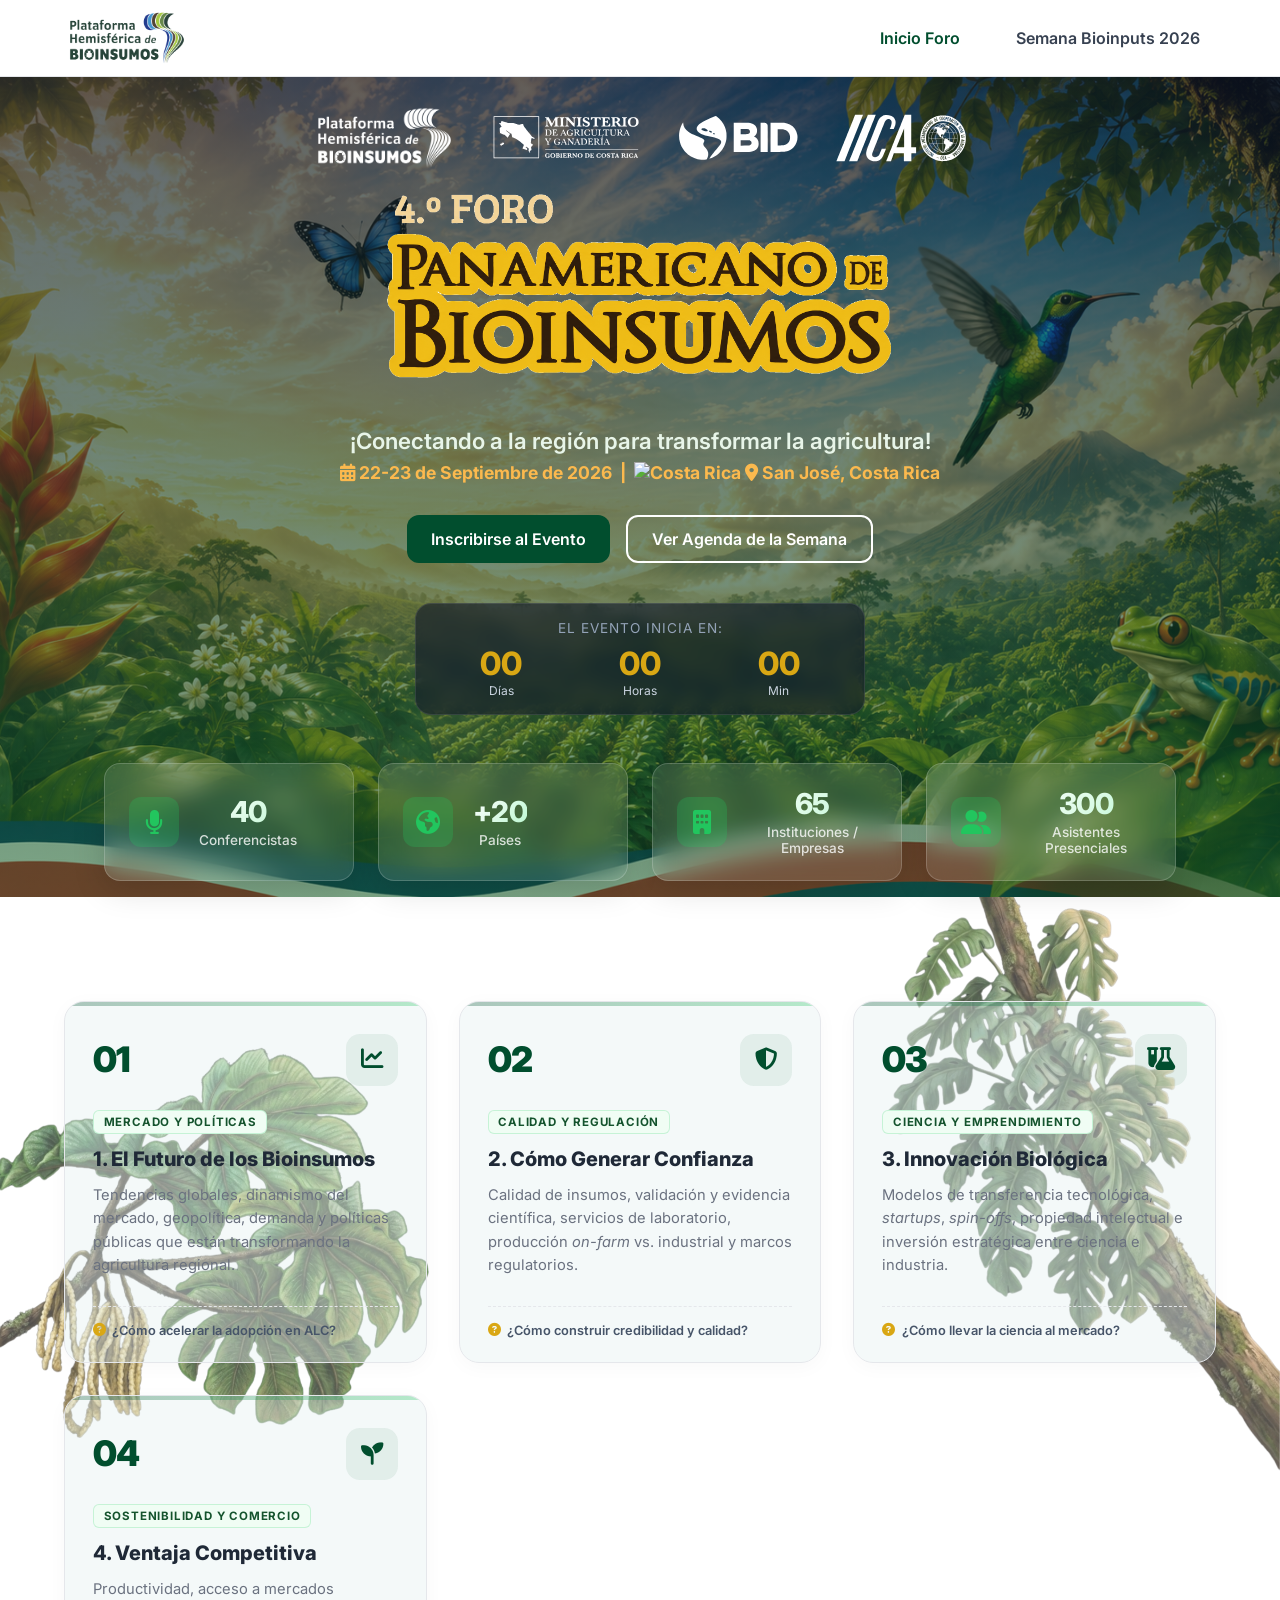
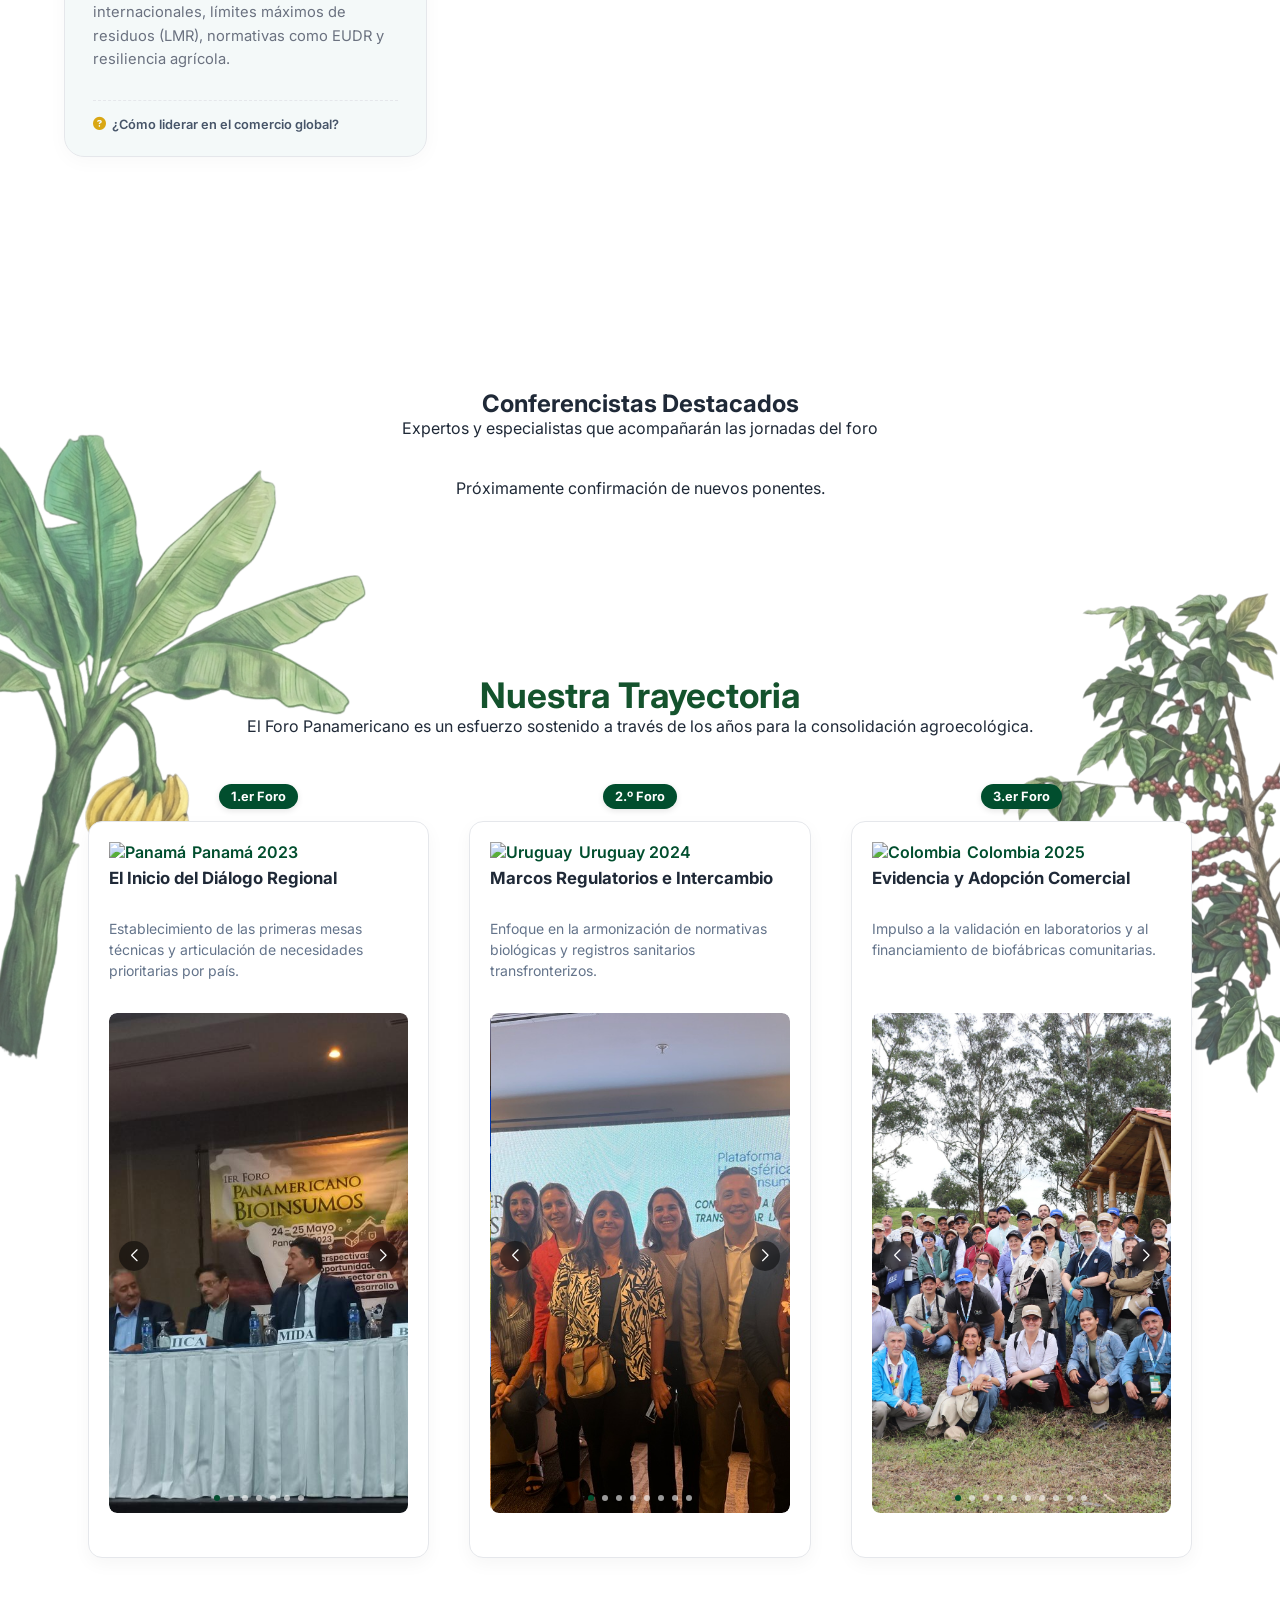
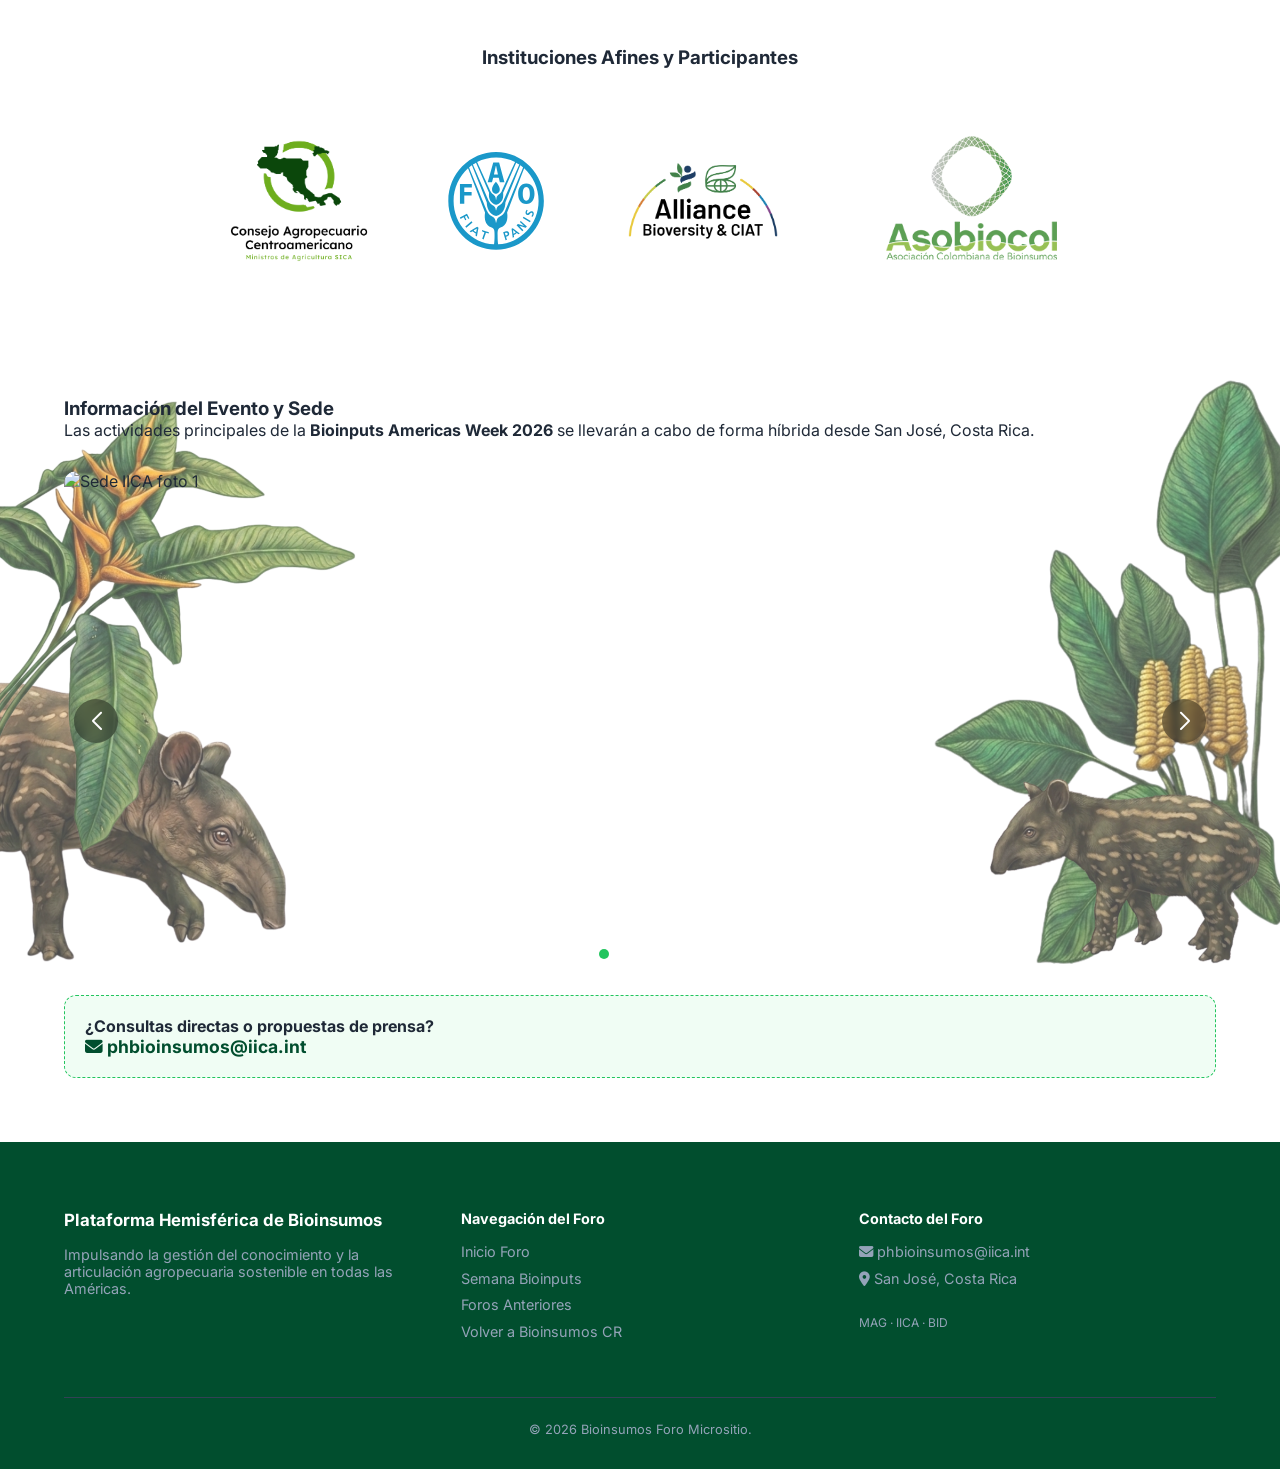
==== commit c7d8e377: "Revise titles and alt attributes in sponsors section Updated section titles and alt text for logos i" ====
--- a/index.html
+++ b/index.html
@@ -307,14 +307,22 @@
     </section>
 
     <!-- ORGANIZADORES -->
+   <!-- ORGANIZADORES E INSTITUCIONES AFINES -->
     <section class="sponsors-carousel-section" style="padding-top: 40px;">
       <div id="logos" class="container text-center" style="padding: 0px;">
-        <h3>Apoyo Institucional y Coordinación</h3>
+        <h3>Instituciones Afines y Participantes</h3>
+        
+        <!-- Logos fijos/destacados existentes (opcional mantenerlos) -->
         <div class="sponsors-logos-wrap sponsors-grid-large">
           <img src="assets/images/CAC_LogoFormats_29.png" class="sponsors-logos-o" alt="Consejo Agropecuario Centroamericano">
-          <img src="assets/images/FAO_logo.svg" class="fao" alt="Organización de la Naciones Unidas para la Alimentación y la Agricultura">
+          <img src="assets/images/FAO_logo.svg" class="fao" alt="Organización de las Naciones Unidas para la Alimentación y la Agricultura">
           <img src="assets/images/Alliance_Logo_Refresh_EN_color.svg.webp" class="sponsors-logos-o" alt="Alliance Bioversity International CIAT">
           <img src="assets/images/asobiocol.png" class="sponsors-logos-o" alt="Asociación Colombiana de Bioinsumos">
+        </div>
+    
+        <!-- Contenedor dinámico para logos desde el Excel -->
+        <div id="logos-grid" class="logos-grid">
+          <!-- Inyectado dinámicamente por JS -->
         </div>
       </div>
     </section>
--- a/css/index.css
+++ b/css/index.css
@@ -74,7 +74,7 @@
   max-width: 500px;
   min-width: 150px;
   height: auto;
-  opacity: 0.5;
+  opacity: 0.7;
   pointer-events: none;
 }
 
@@ -1388,4 +1388,4 @@
 @keyframes modalScale {
   from { transform: scale(0.9); opacity: 0; }
   to { transform: scale(1); opacity: 1; }
-}+}
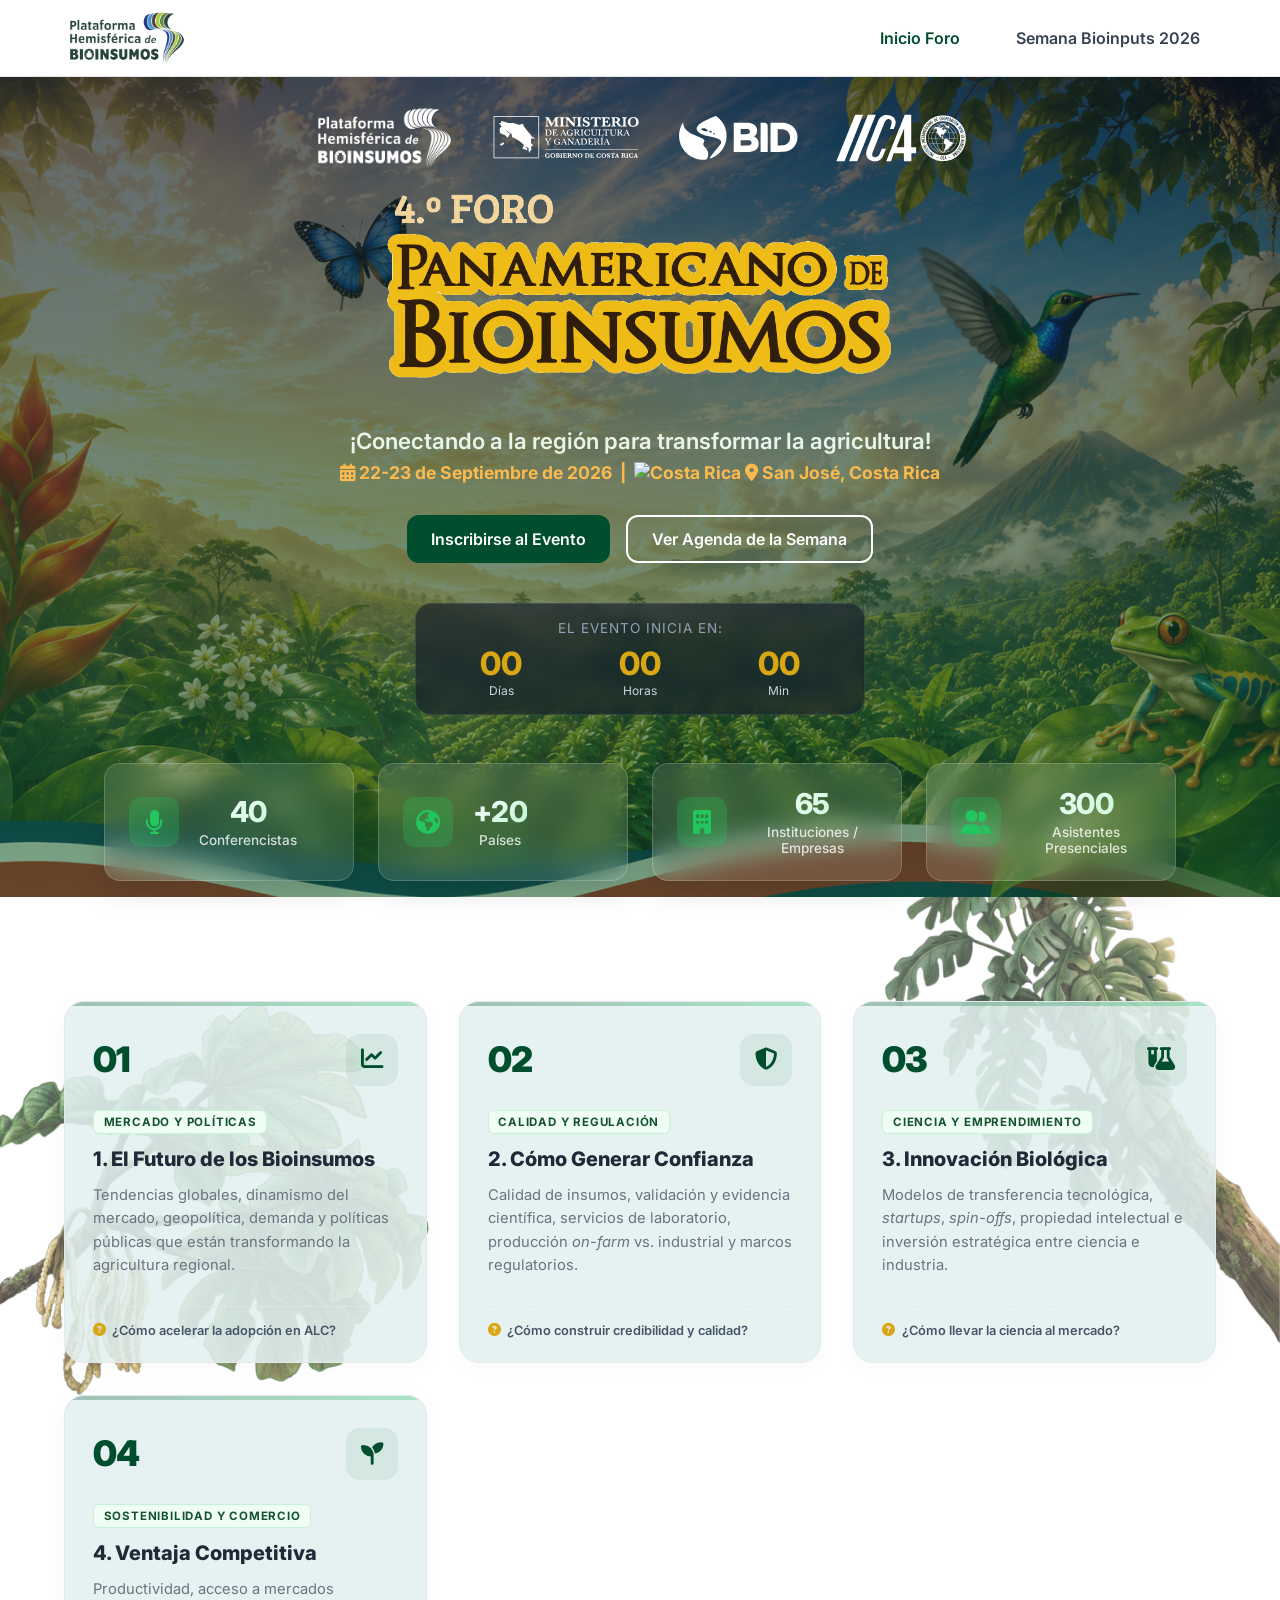
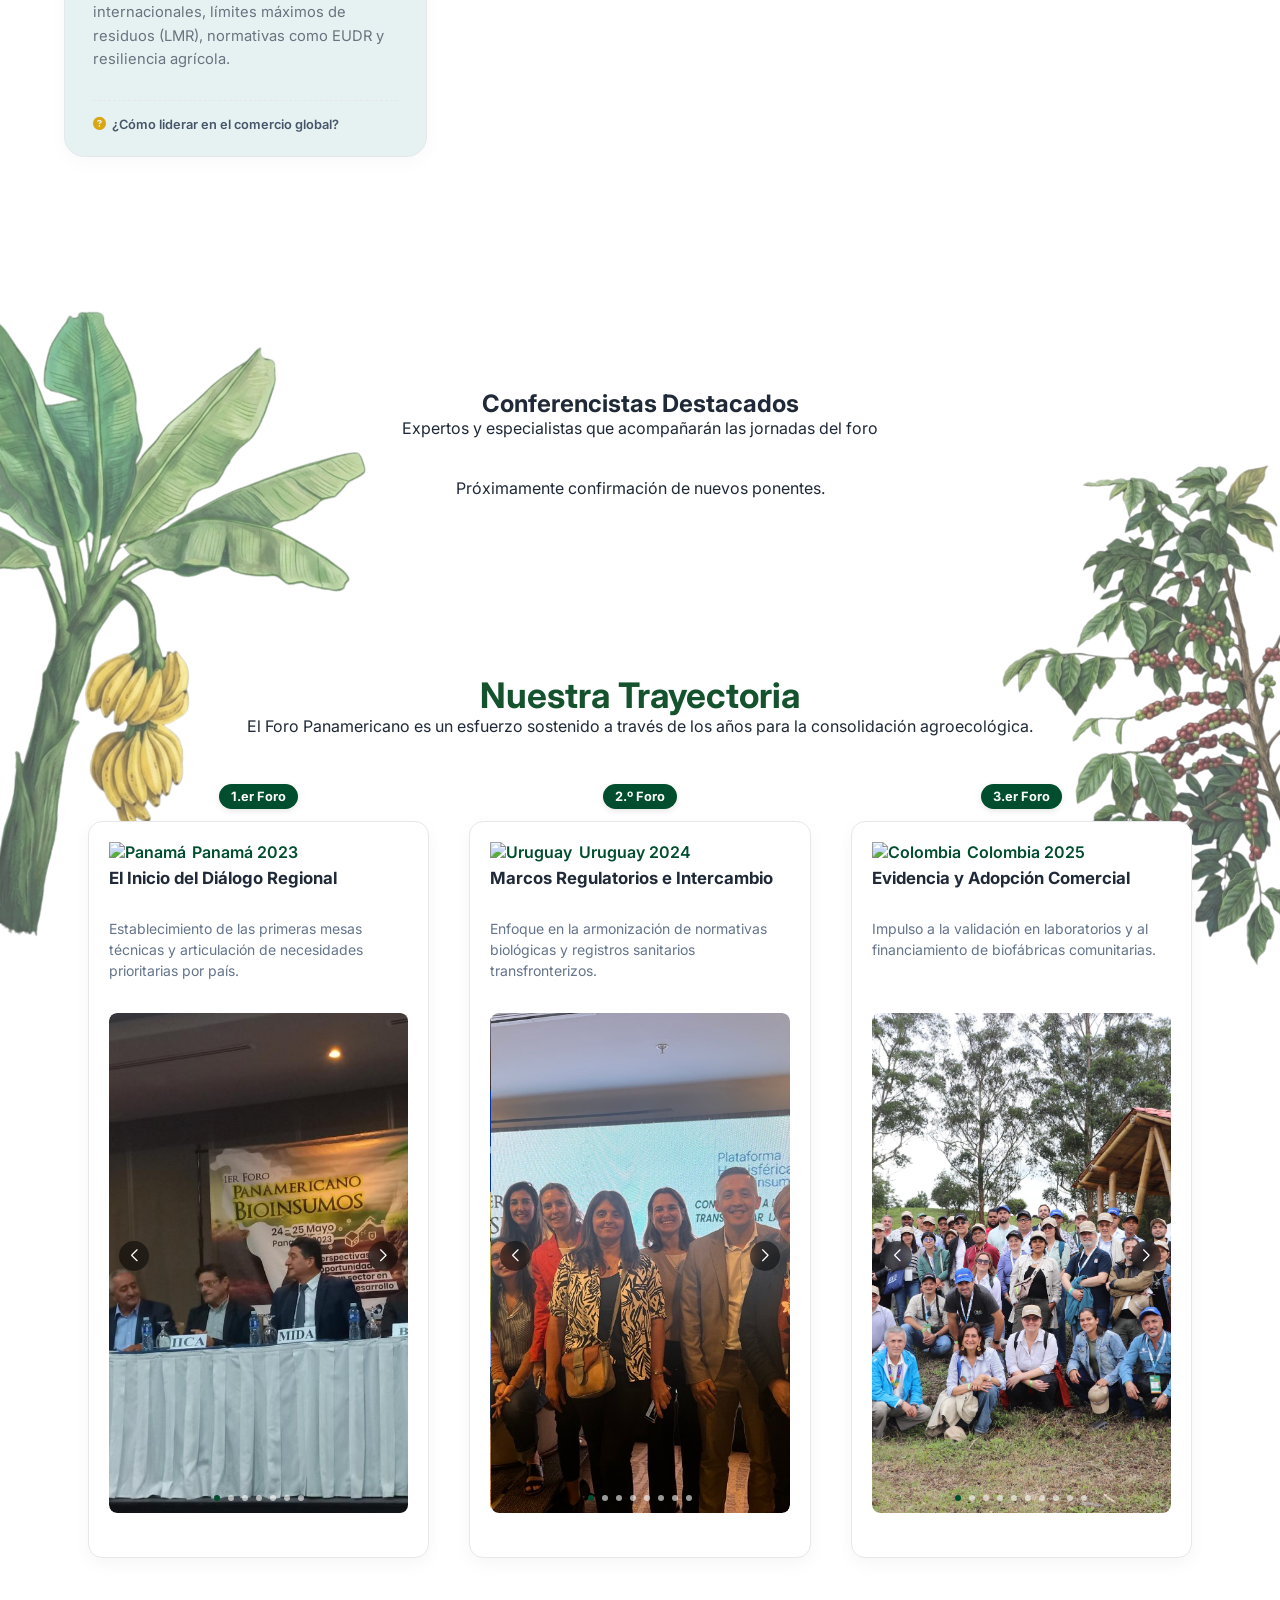
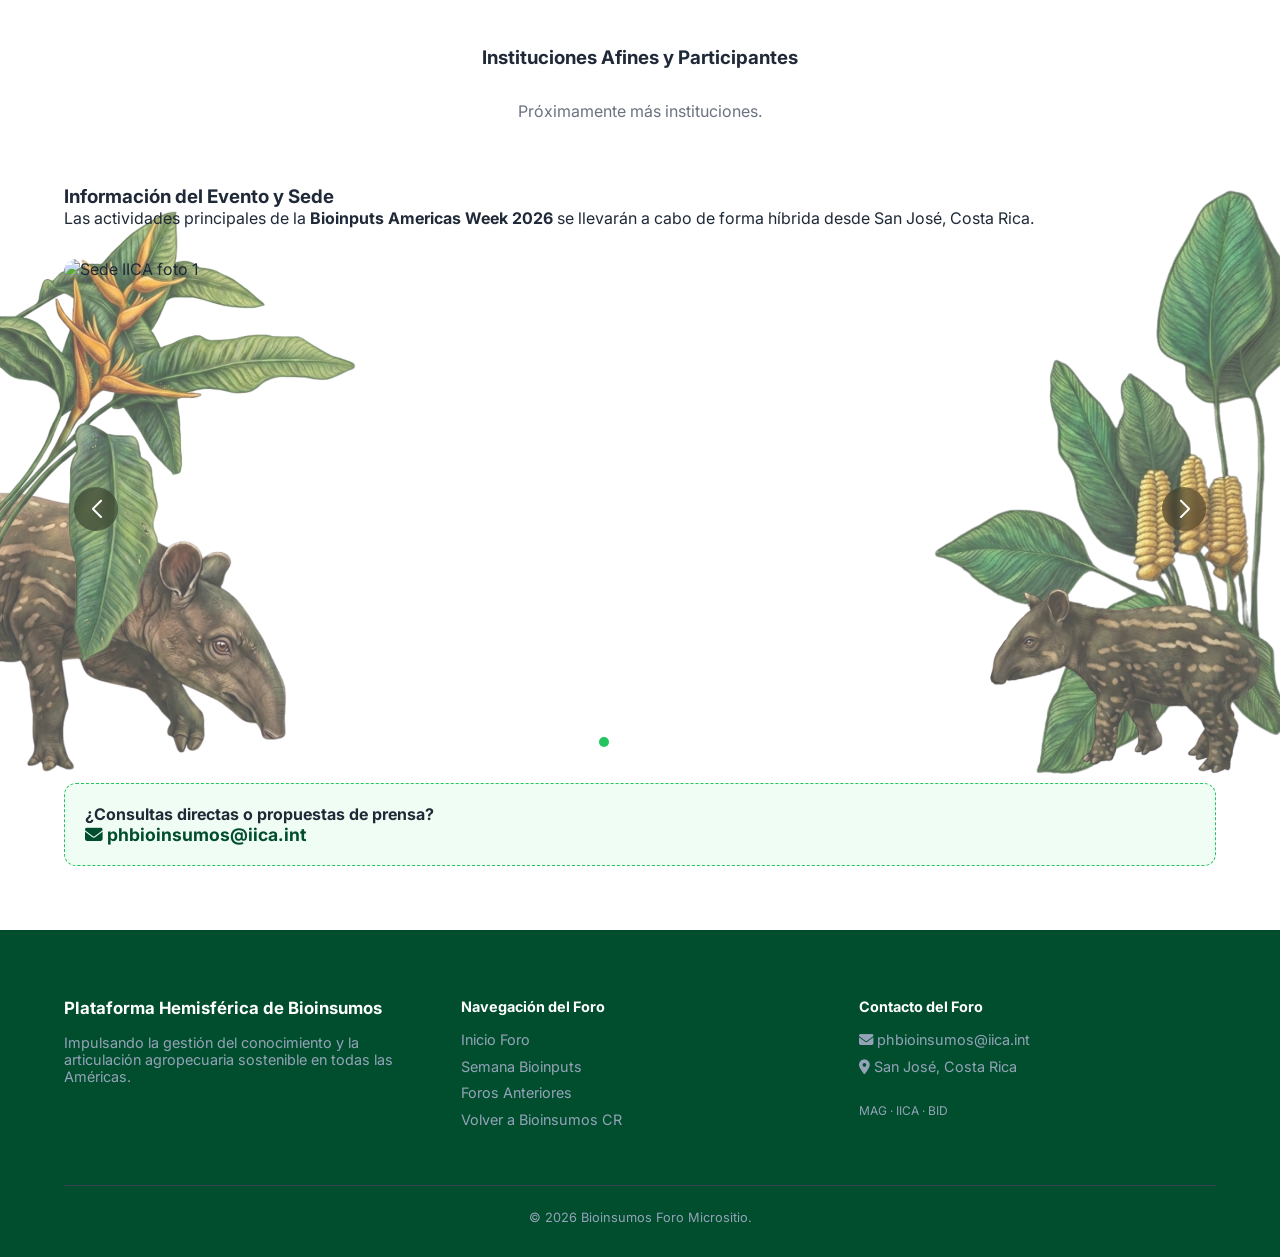
==== commit 0ec24f2d: "Remove fixed sponsor logos from index.html Removed existing fixed sponsor logos from the HTML." ====
--- a/index.html
+++ b/index.html
@@ -312,13 +312,7 @@
       <div id="logos" class="container text-center" style="padding: 0px;">
         <h3>Instituciones Afines y Participantes</h3>
         
-        <!-- Logos fijos/destacados existentes (opcional mantenerlos) -->
-        <div class="sponsors-logos-wrap sponsors-grid-large">
-          <img src="assets/images/CAC_LogoFormats_29.png" class="sponsors-logos-o" alt="Consejo Agropecuario Centroamericano">
-          <img src="assets/images/FAO_logo.svg" class="fao" alt="Organización de las Naciones Unidas para la Alimentación y la Agricultura">
-          <img src="assets/images/Alliance_Logo_Refresh_EN_color.svg.webp" class="sponsors-logos-o" alt="Alliance Bioversity International CIAT">
-          <img src="assets/images/asobiocol.png" class="sponsors-logos-o" alt="Asociación Colombiana de Bioinsumos">
-        </div>
+       
     
         <!-- Contenedor dinámico para logos desde el Excel -->
         <div id="logos-grid" class="logos-grid">
--- a/css/index.css
+++ b/css/index.css
@@ -88,7 +88,7 @@
   pointer-events: none;
 }
 
-.butterfly { top: 18%; right: 0%; }
+.butterfly { top: 16%; right: 0%; }
 .butterfly2 { top: 0%; right: 0%; }
 .hummingbird { top: 20%; left: 0%;  }
 .hummingbird2 { top: 13%; left: 0%;  }
@@ -100,7 +100,7 @@
 .banano {bottom: 42%; left: -13%;transform: rotate(5deg);max-width: 700px !important;}
 
 @media (max-width: 768px) {
-  .butterfly { top: 7%; right: 0%; }
+  .butterfly { top: 6%; right: 0%; }
   .butterfly2 { top: 0%; right: 0%; }
   .hummingbird { top: 38%; left: 0%; }
   .hummingbird2 { top: 12%; left: 0%;  }
@@ -880,7 +880,7 @@
 }
 
 .eje-card {
-  background: #e2f0ef63;
+  background: #e2f0efde;
   border: 1px solid var(--border);
   border-radius: 20px;
   padding: 2rem 1.75rem 1.5rem;
@@ -1389,3 +1389,54 @@
   from { transform: scale(0.9); opacity: 0; }
   to { transform: scale(1); opacity: 1; }
 }
+
+/* =========================================================
+   GRILLA DINÁMICA DE LOGOS INSTITUCIONALES
+========================================================= */
+.logos-grid {
+  display: flex;
+  flex-wrap: wrap;
+  justify-content: center;
+  align-items: center;
+  gap: 4rem;
+  max-width: 1100px;
+  margin: 2rem auto 0 auto;
+}
+
+.logo-card {
+  background: #ffffff;
+  display: flex;
+  align-items: center;
+  justify-content: center;
+  
+  height: 100px;
+  transition: transform 0.25s ease, box-shadow 0.25s ease, border-color 0.25s ease;
+}
+
+.logo-card:hover {
+  transform: translateY(-4px);
+  box-shadow: 0 8px 20px rgba(0, 0, 0, 0.08);
+  border-color: var(--accent, #22c55e);
+}
+
+.logo-card img {
+  /* Mantenemos el ajuste dinámico desde JS, pero limitamos que no desborde el contenedor */
+  width: auto;
+  height: auto;
+  object-fit: contain;
+  filter: grayscale(15%);
+  transition: filter 0.25s ease, transform 0.25s ease;
+}
+
+.logo-card:hover img {
+  filter: grayscale(0%);
+}
+
+@media (max-width: 768px) {
+  .logos-grid {
+    gap: 1rem;
+  }
+  .logo-card {
+    height: 80px;
+  }
+}
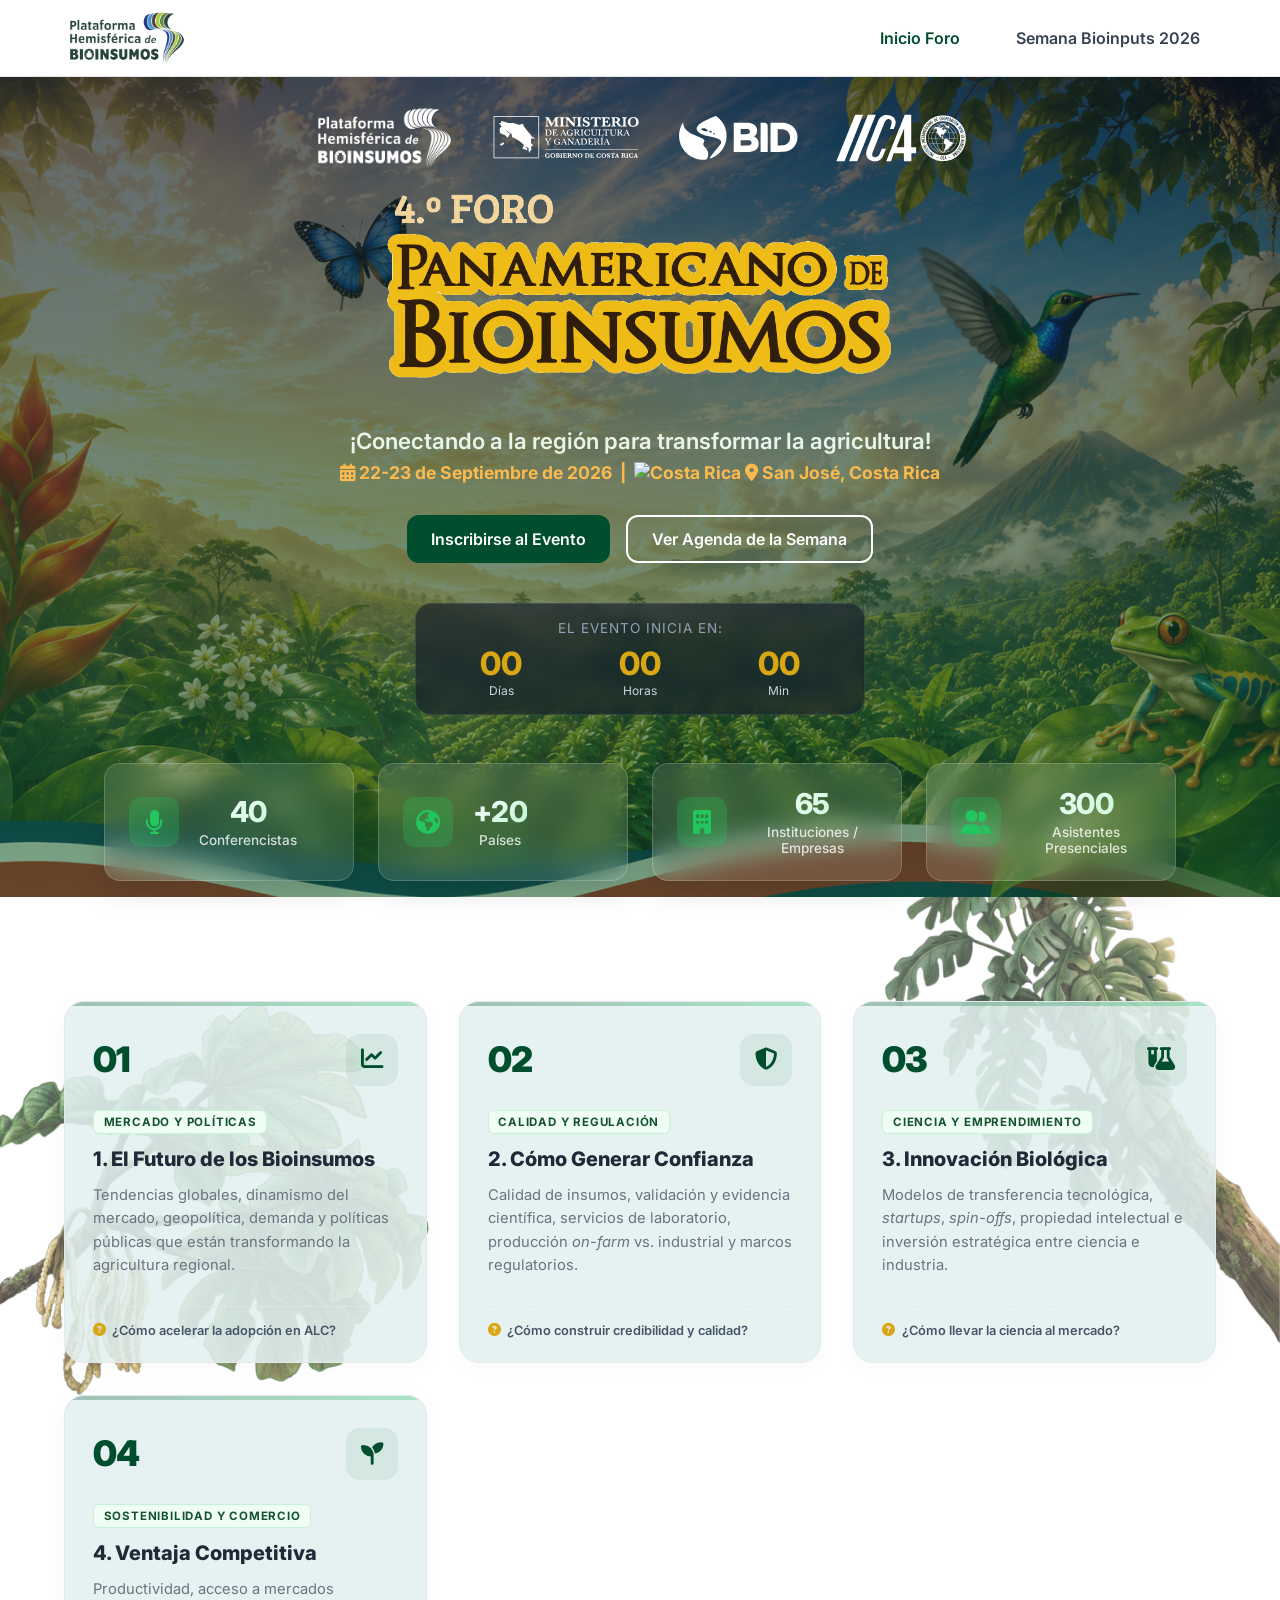
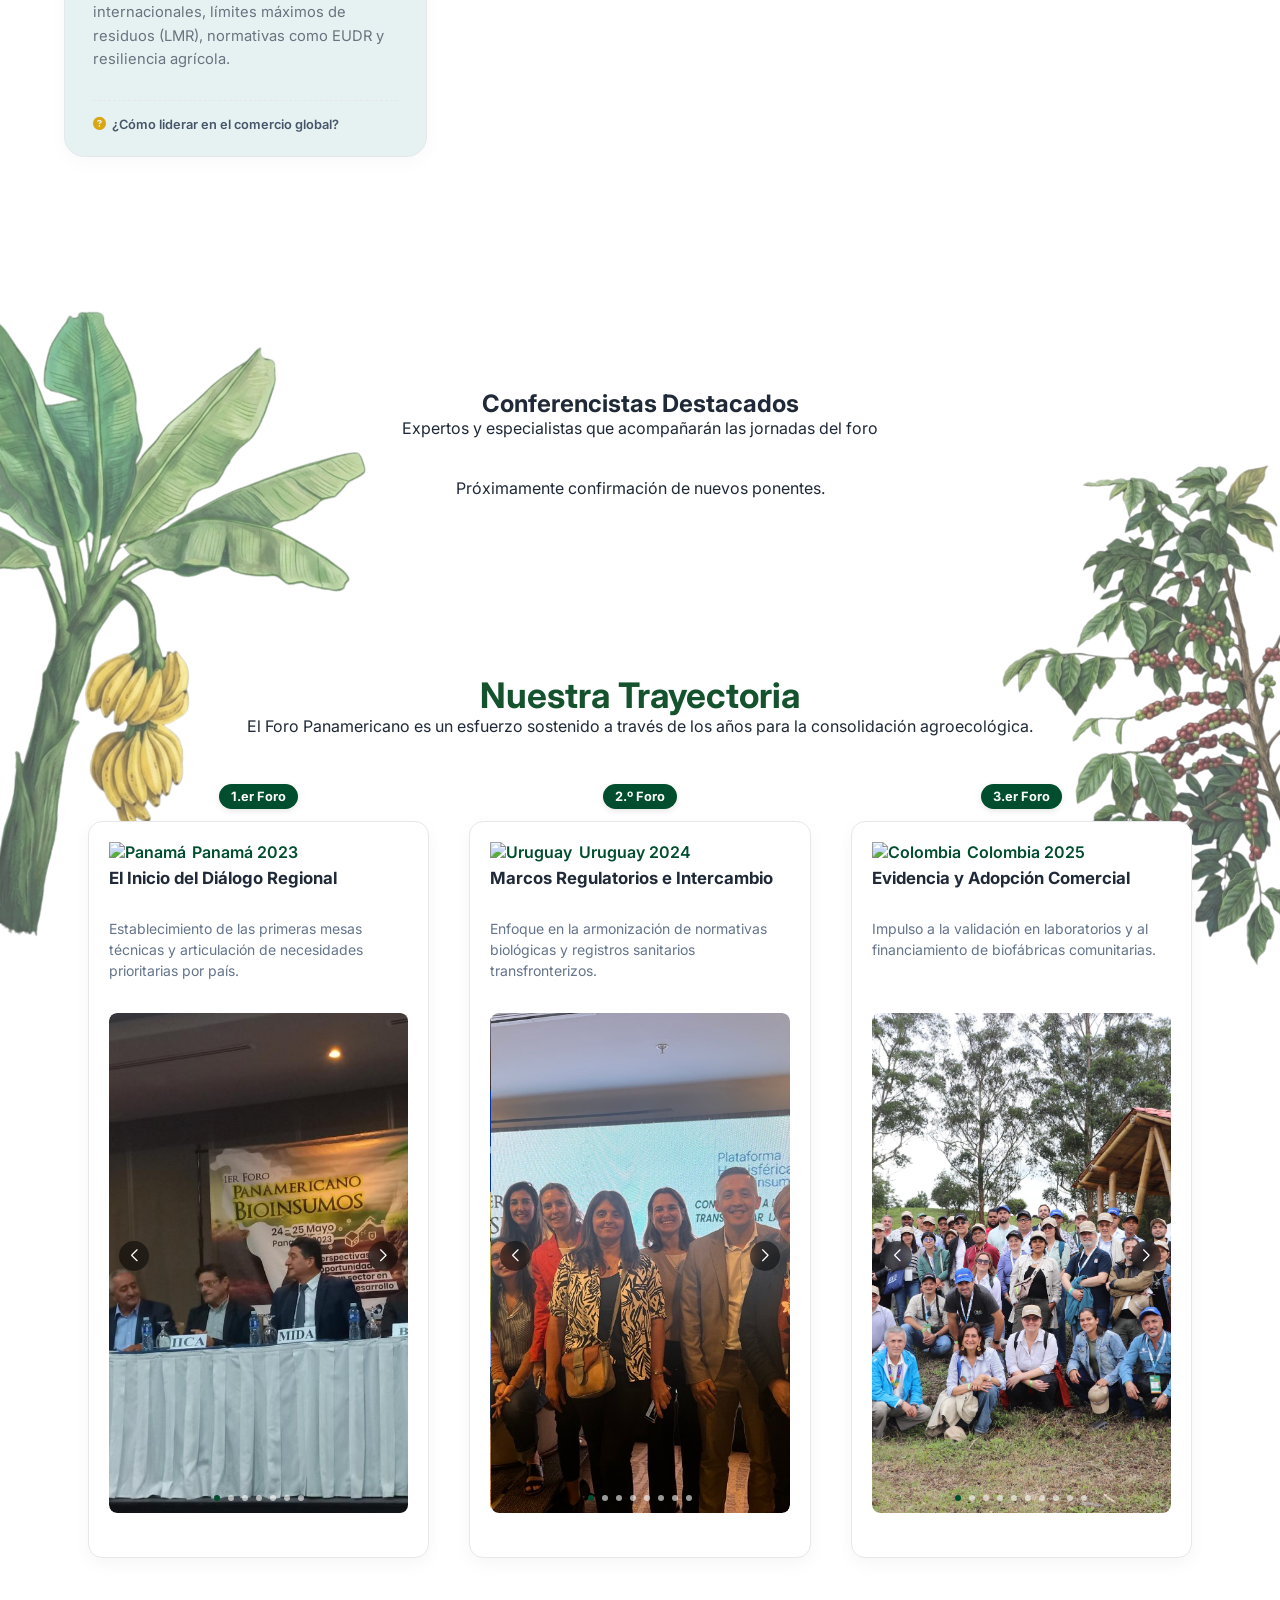
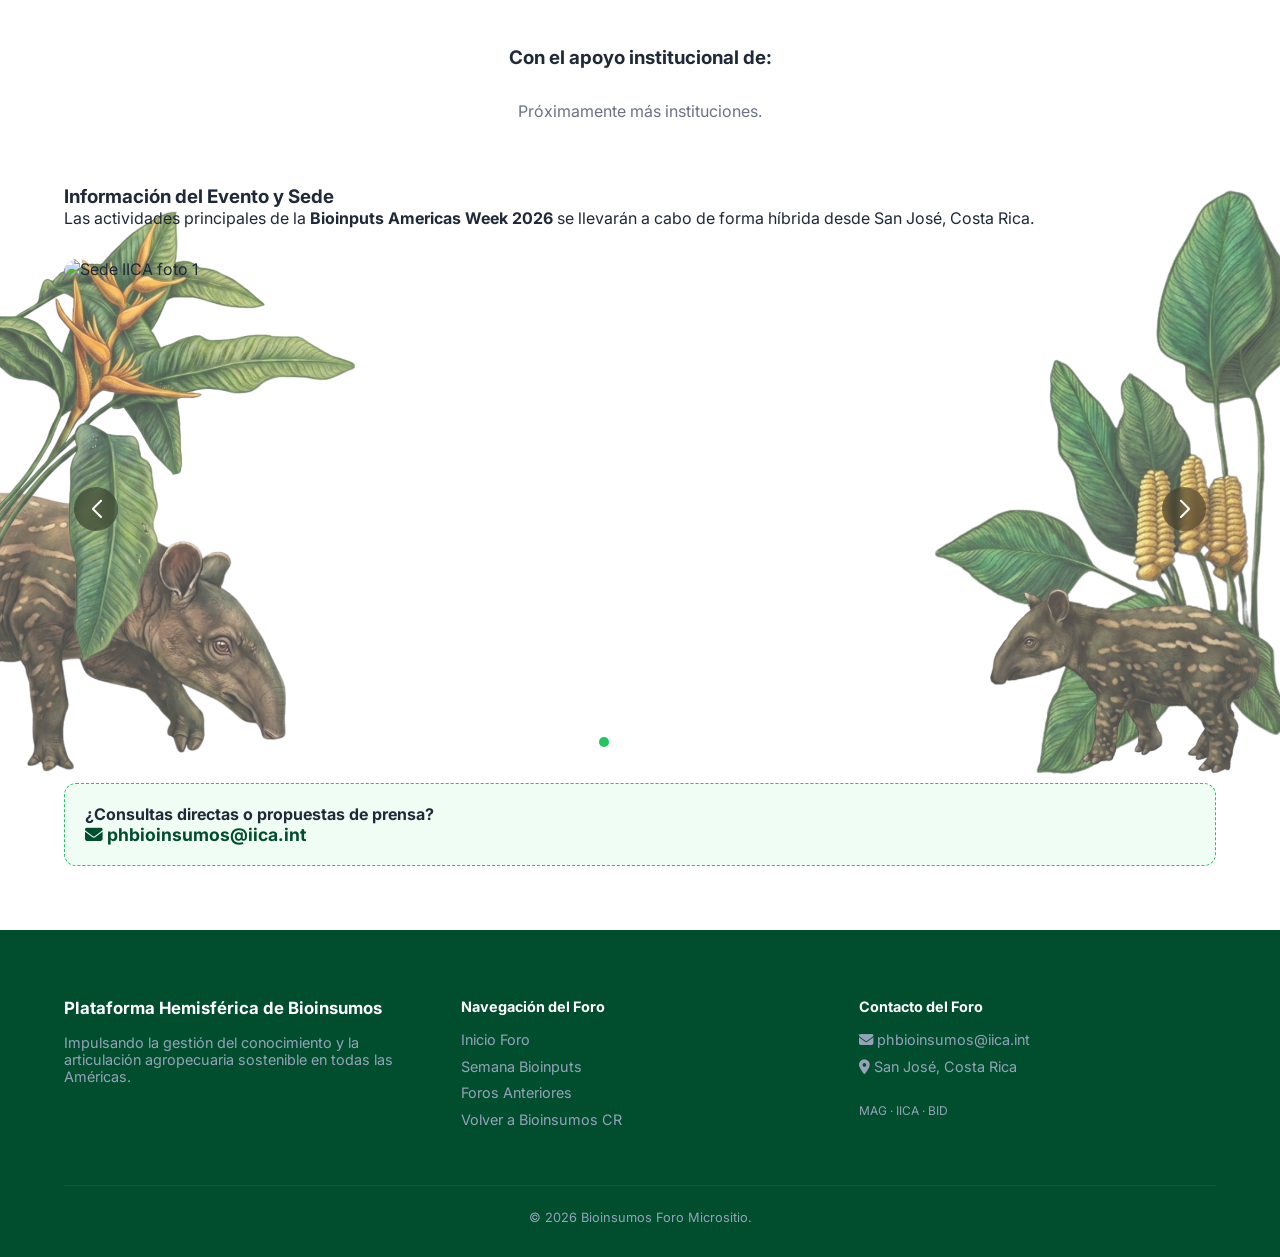
==== commit 4d76ba04: "Update section titles and image file extension" ====
--- a/index.html
+++ b/index.html
@@ -310,7 +310,7 @@
    <!-- ORGANIZADORES E INSTITUCIONES AFINES -->
     <section class="sponsors-carousel-section" style="padding-top: 40px;">
       <div id="logos" class="container text-center" style="padding: 0px;">
-        <h3>Instituciones Afines y Participantes</h3>
+        <h3>Con el apoyo institucional de:</h3>
         
        
     
@@ -330,7 +330,7 @@
         <div class="hero-gallery">
           <div class="swiper heroSwiper">
             <div class="swiper-wrapper">
-              <div class="swiper-slide"><img src="assets/images/sede1.JPG" alt="Sede IICA foto 1"></div>
+              <div class="swiper-slide"><img src="assets/images/sede1.png" alt="Sede IICA foto 1"></div>
               <div class="swiper-slide"><img src="assets/images/sede2.JPG" alt="Sede IICA foto 2"></div>
               <div class="swiper-slide"><img src="assets/images/sede3.jpg" alt="Sede IICA foto 3"></div>
               <div class="swiper-slide"><img src="assets/images/sede4.jpg" alt="Sede IICA foto 4"></div>
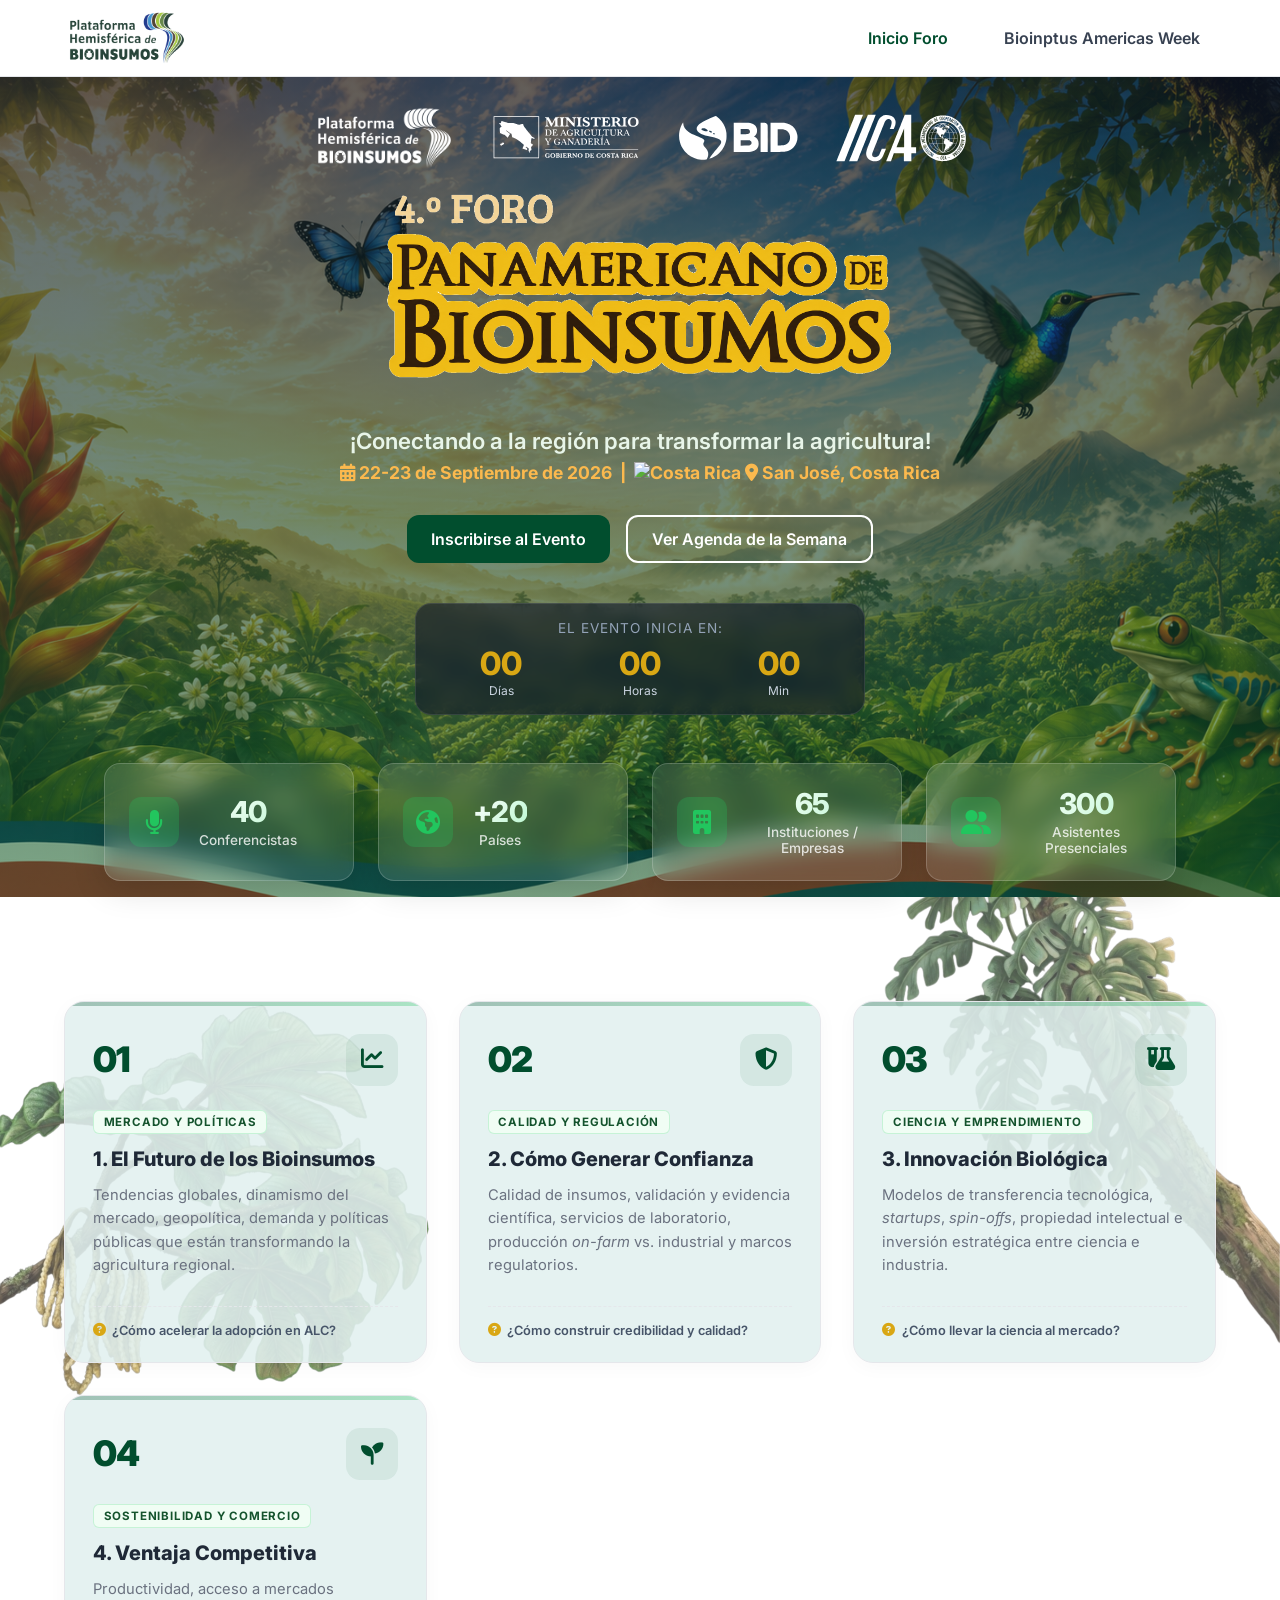
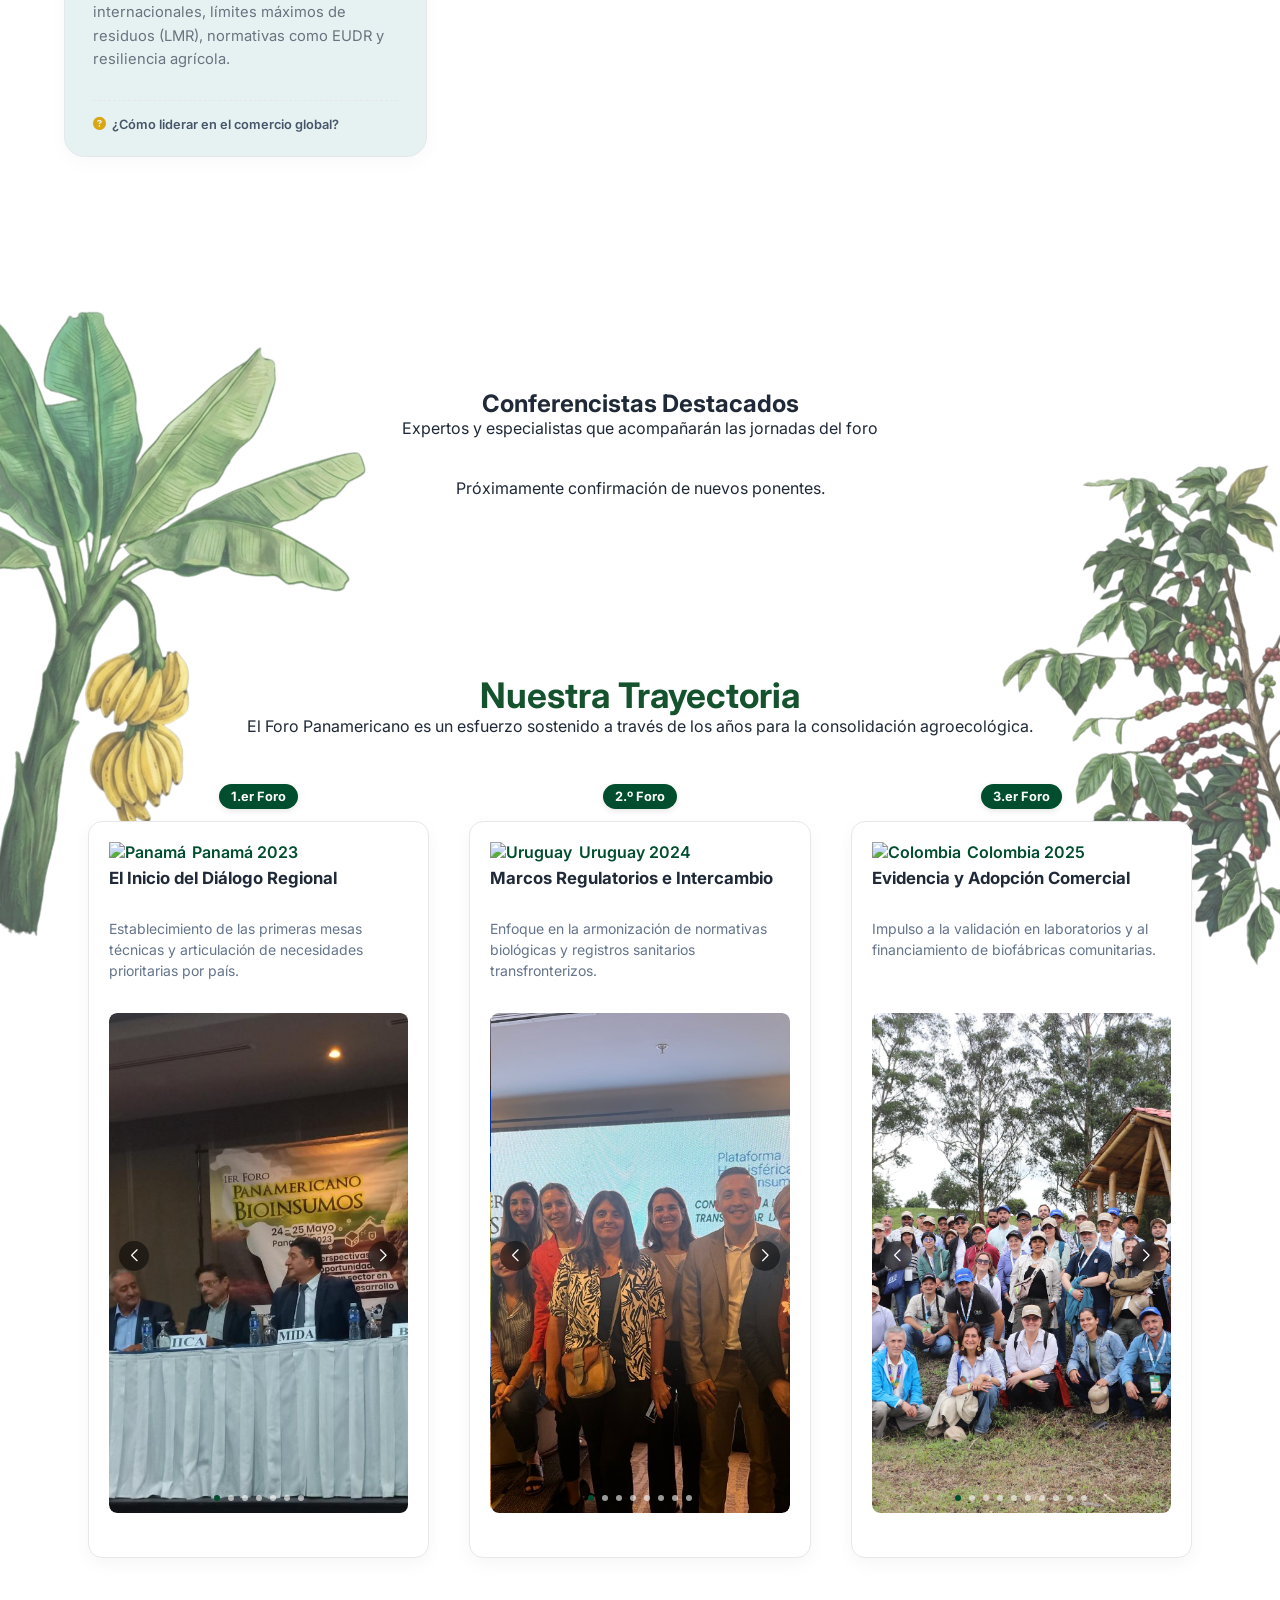
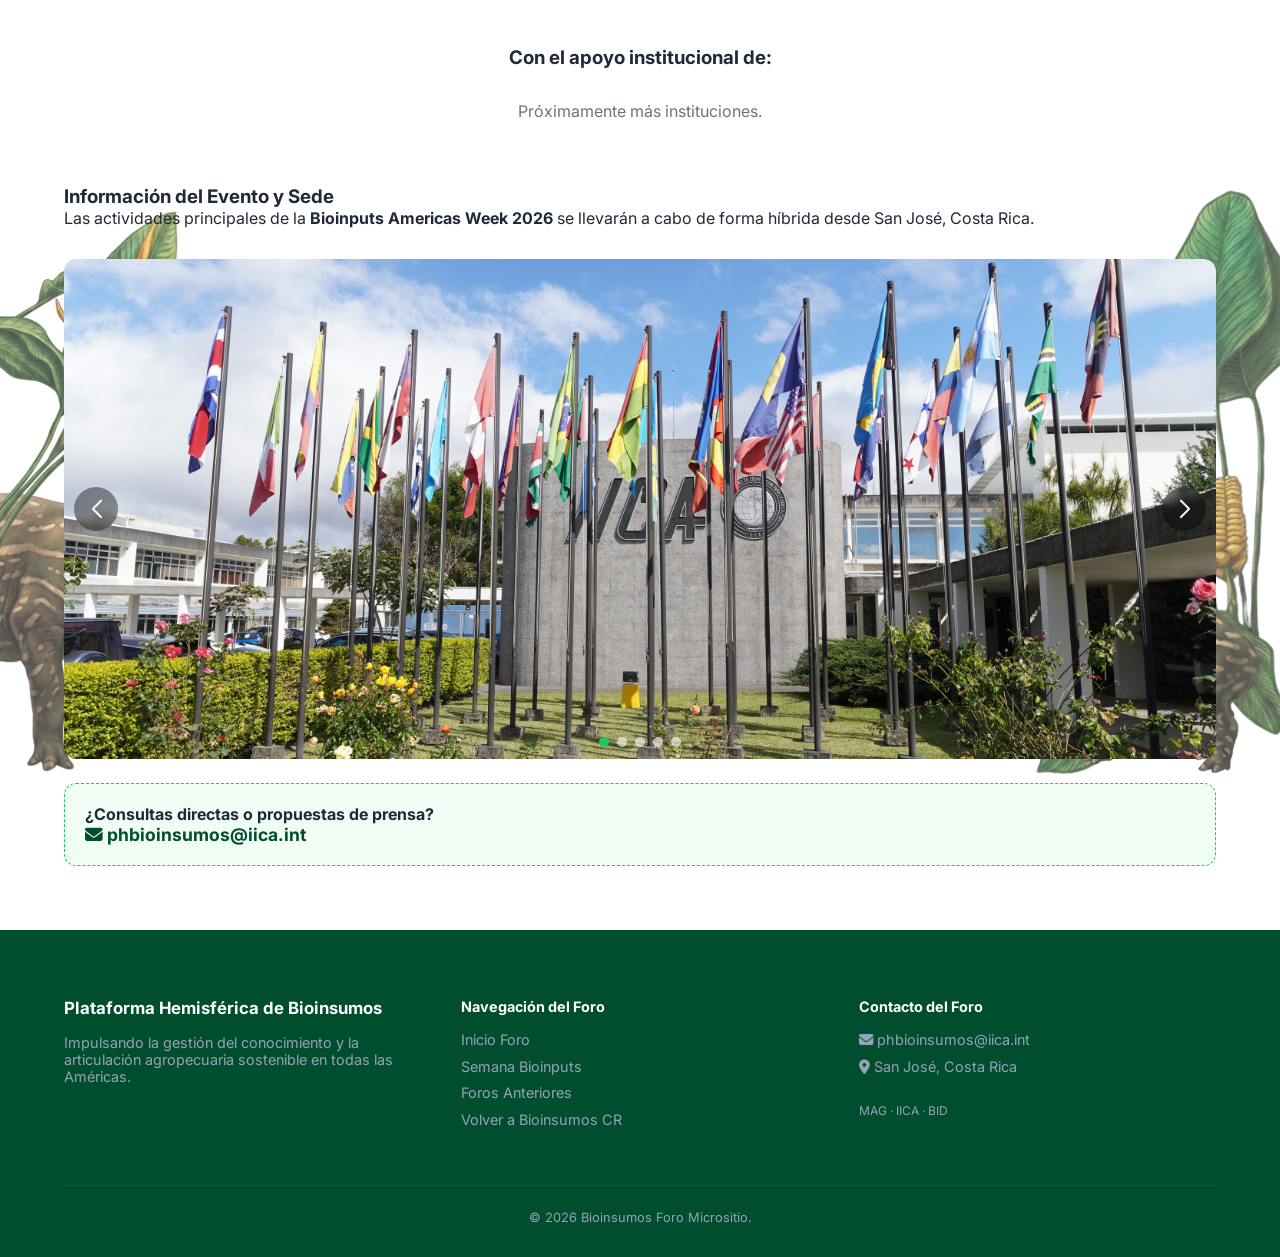
==== commit 0686160a: "Update link text for Bioinputs Americas Week" ====
--- a/index.html
+++ b/index.html
@@ -31,7 +31,7 @@
     </button>
     <nav class="nav" id="mainNav">
       <a class="active" href="#">Inicio Foro</a>
-      <a href="semana-bioinputs.html">Semana Bioinputs 2026</a>
+      <a href="semana-bioinputs.html">Bioinptus Americas Week</a>
     </nav>
   </header>
 
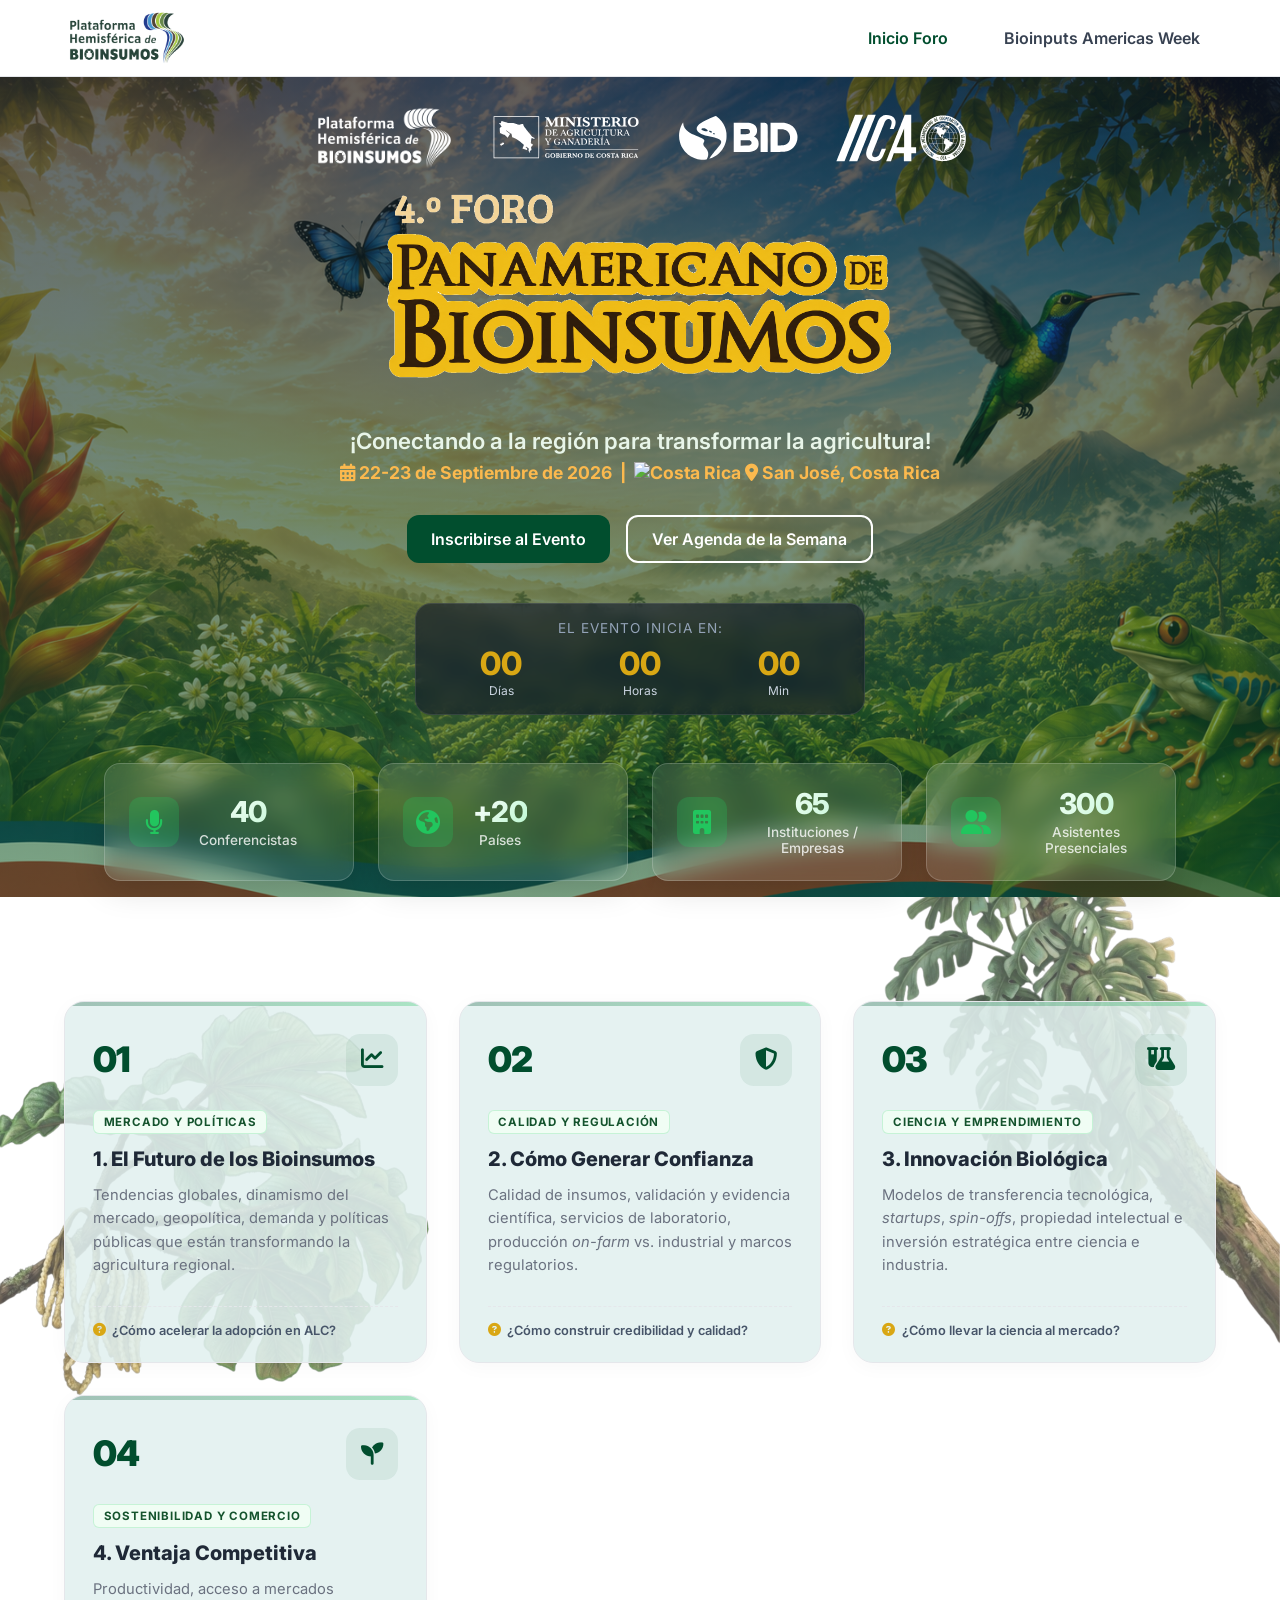
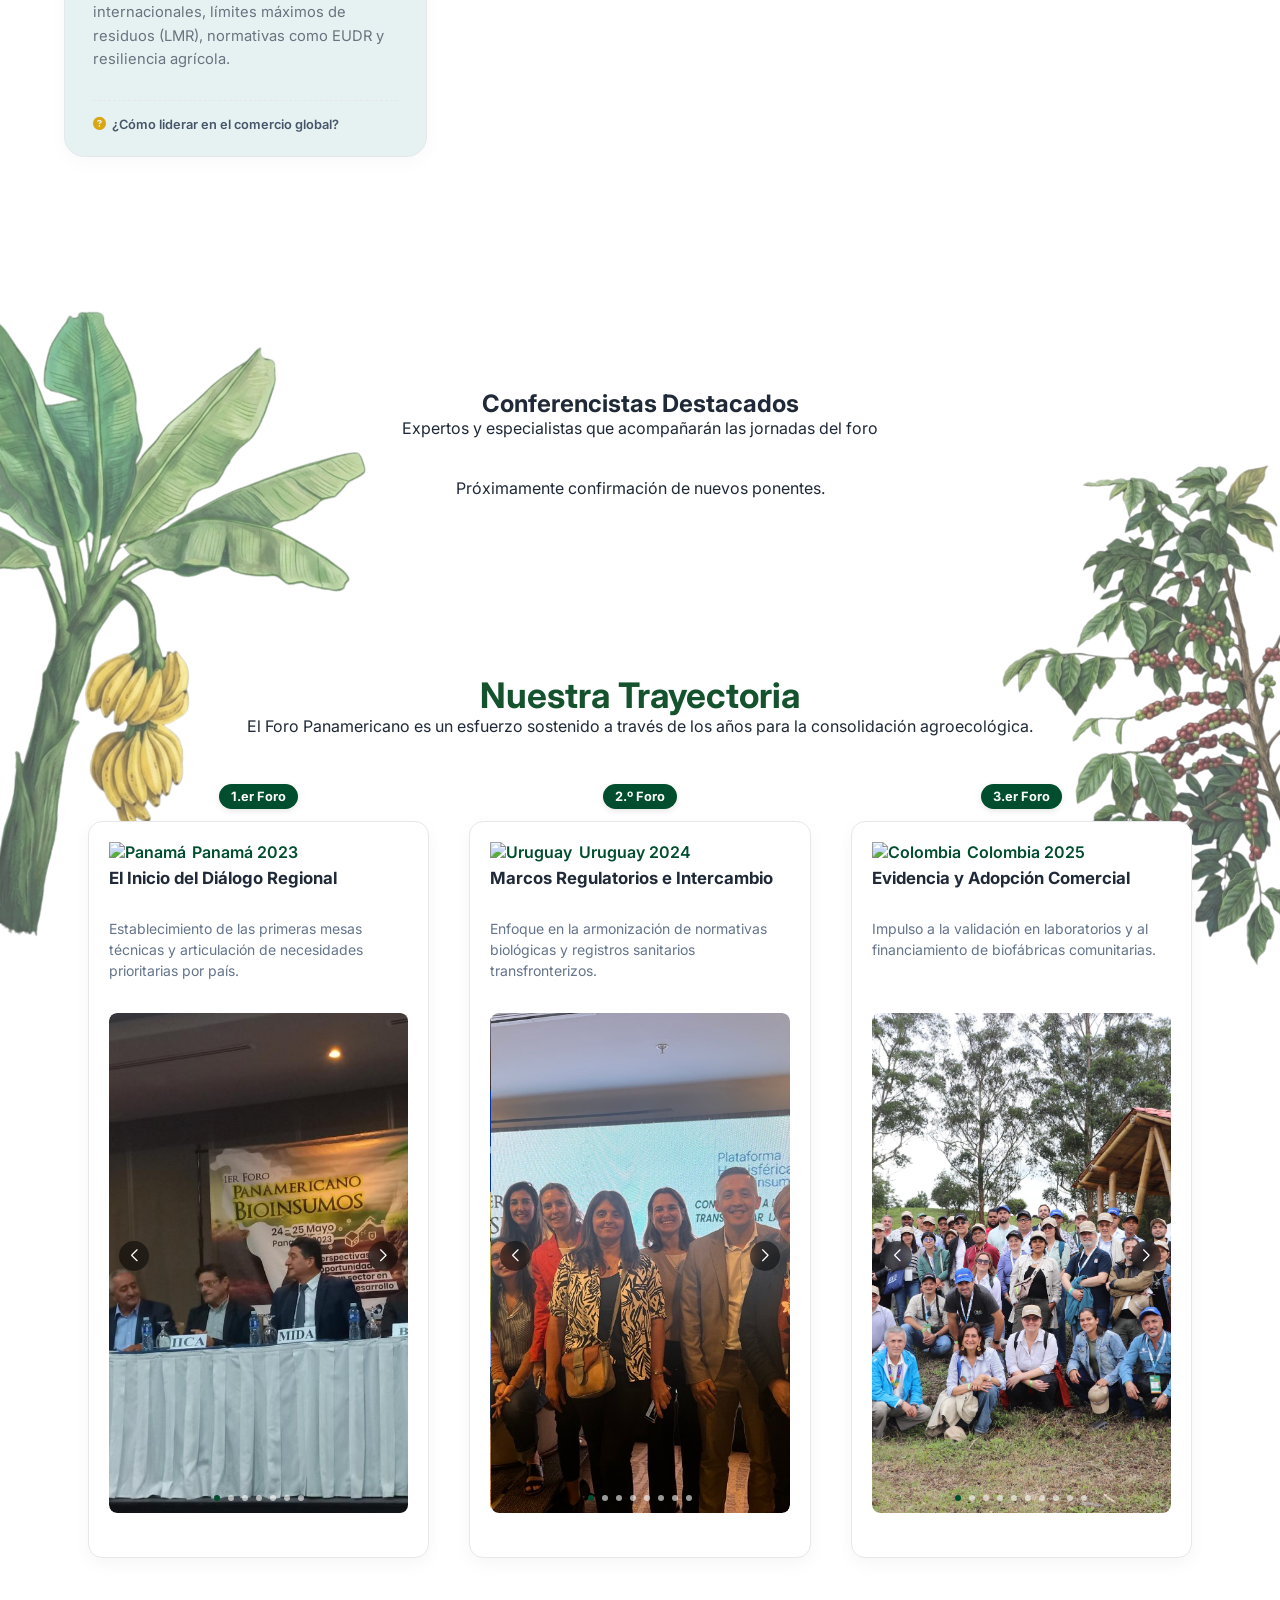
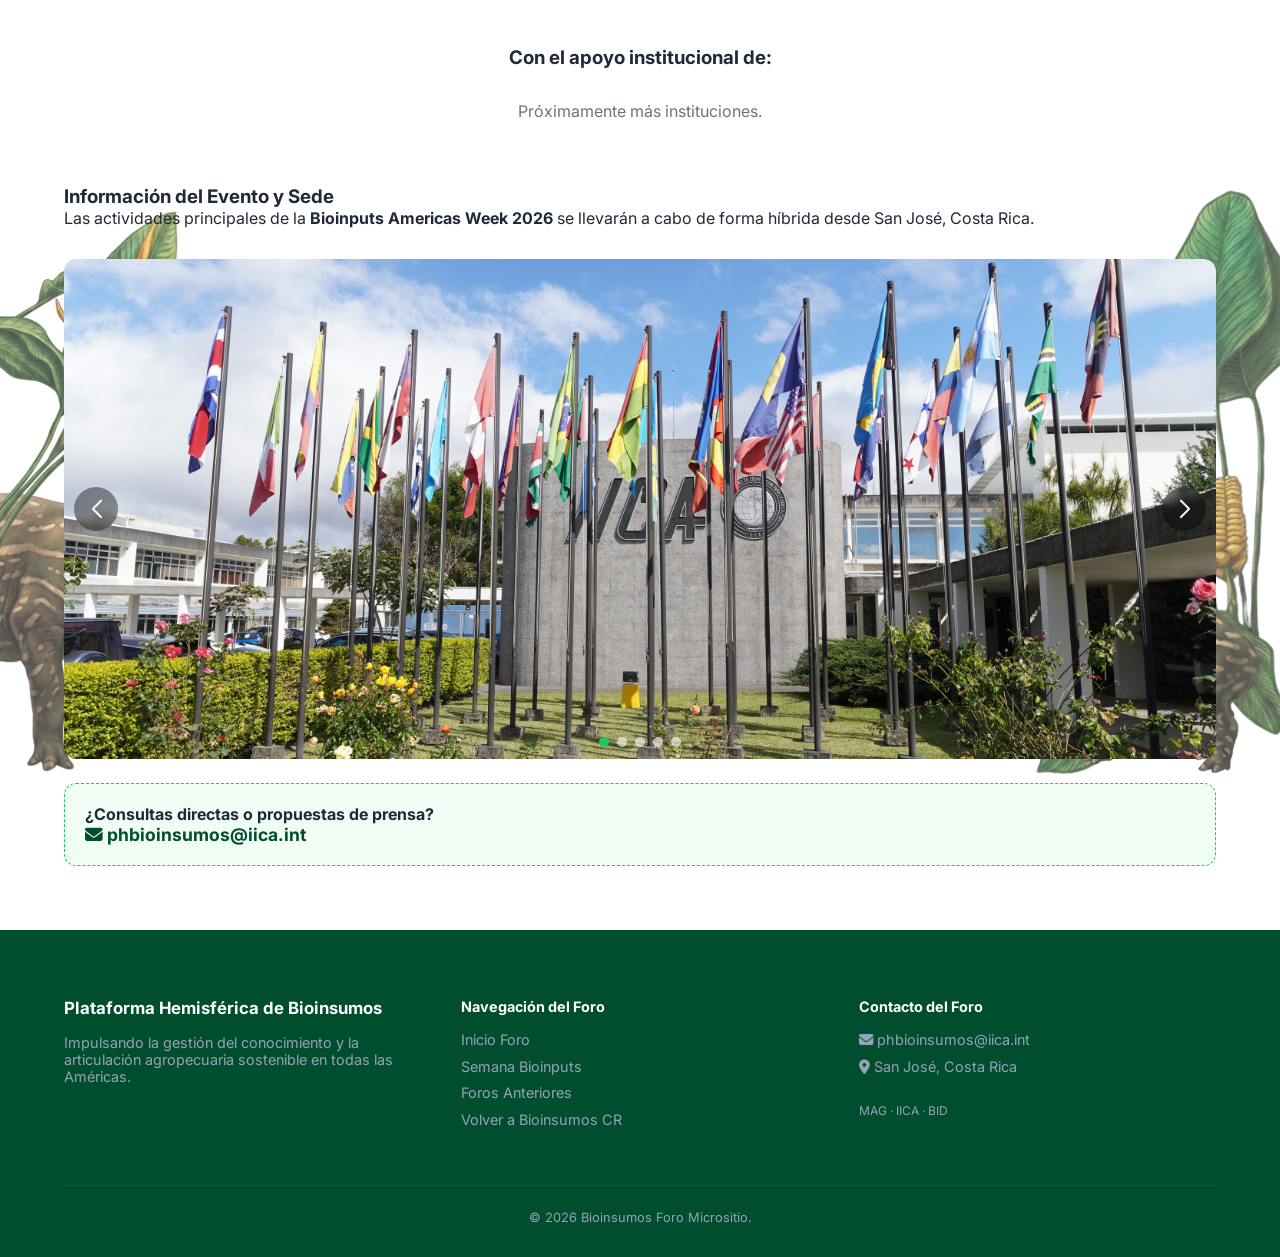
==== commit 4555ef32: "Fix typo in 'Bioinputs' link text" ====
--- a/index.html
+++ b/index.html
@@ -31,7 +31,7 @@
     </button>
     <nav class="nav" id="mainNav">
       <a class="active" href="#">Inicio Foro</a>
-      <a href="semana-bioinputs.html">Bioinptus Americas Week</a>
+      <a href="semana-bioinputs.html">Bioinputs Americas Week</a>
     </nav>
   </header>
 
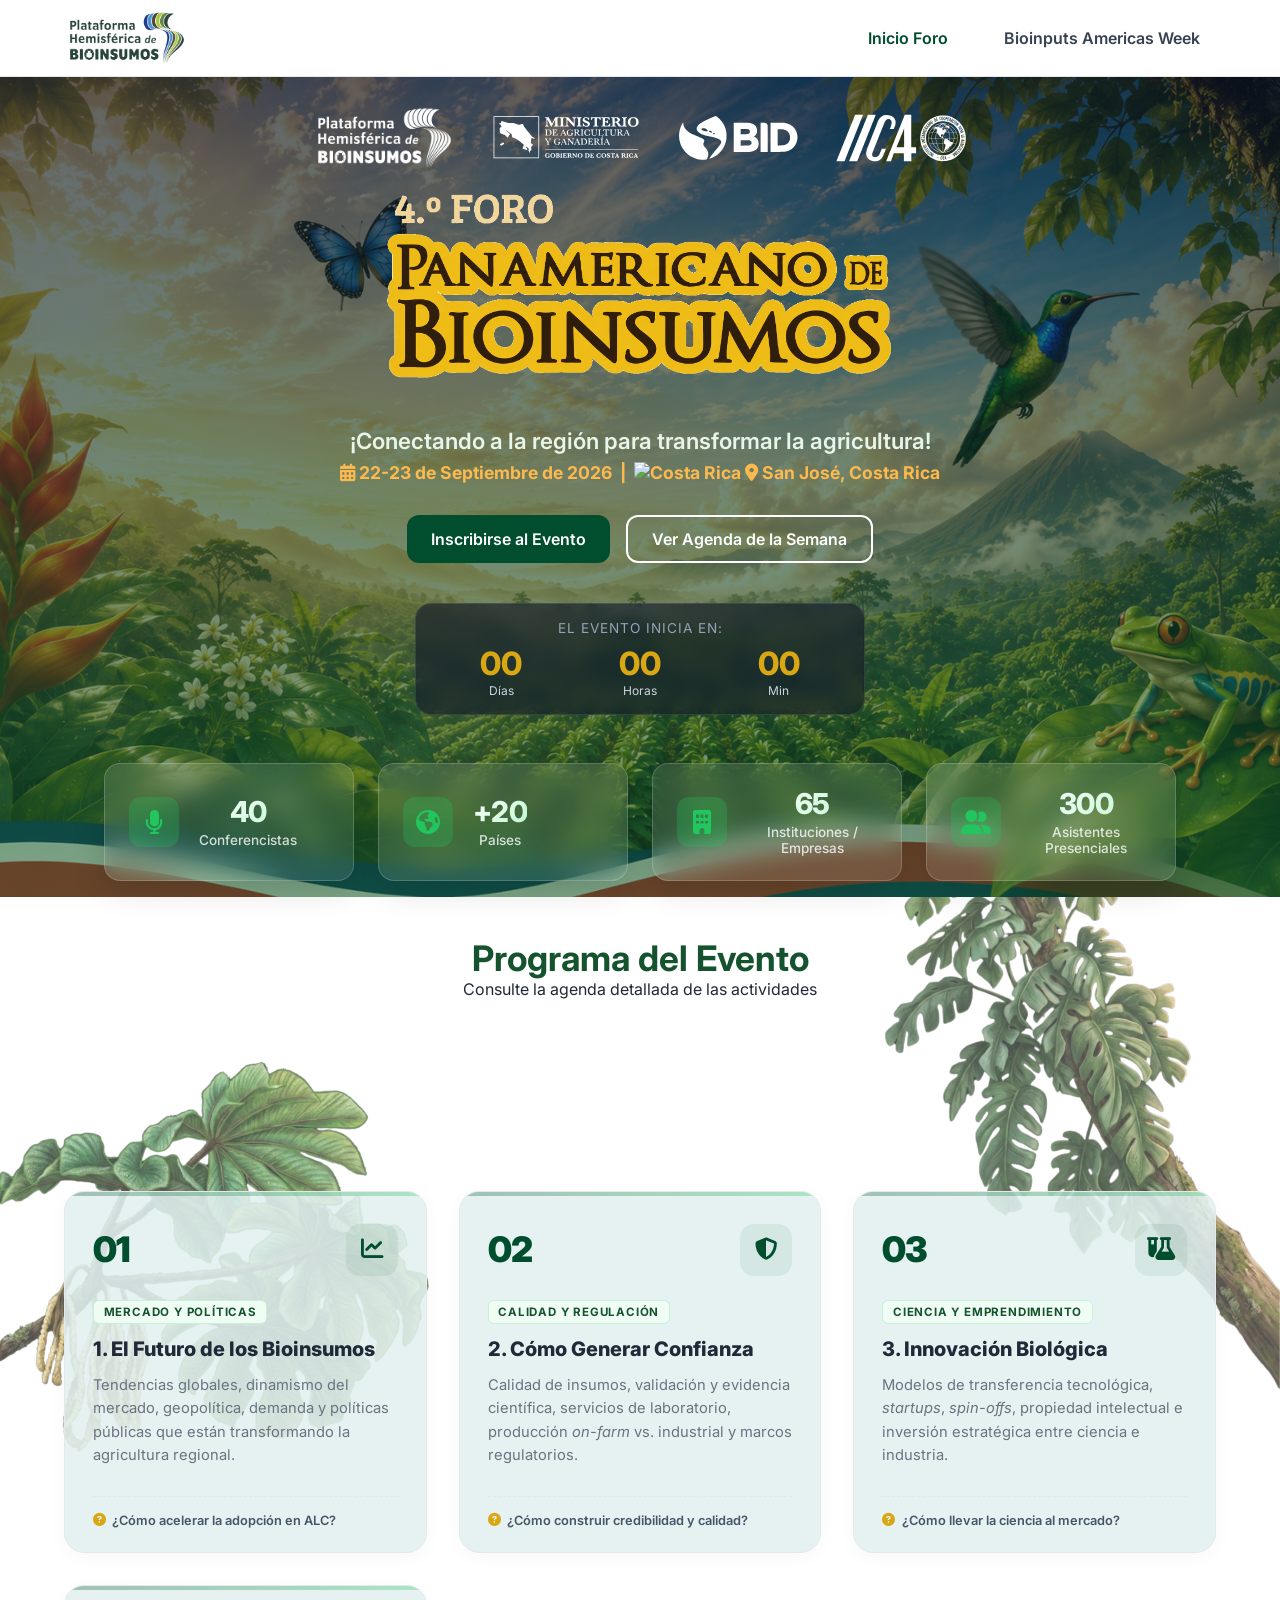
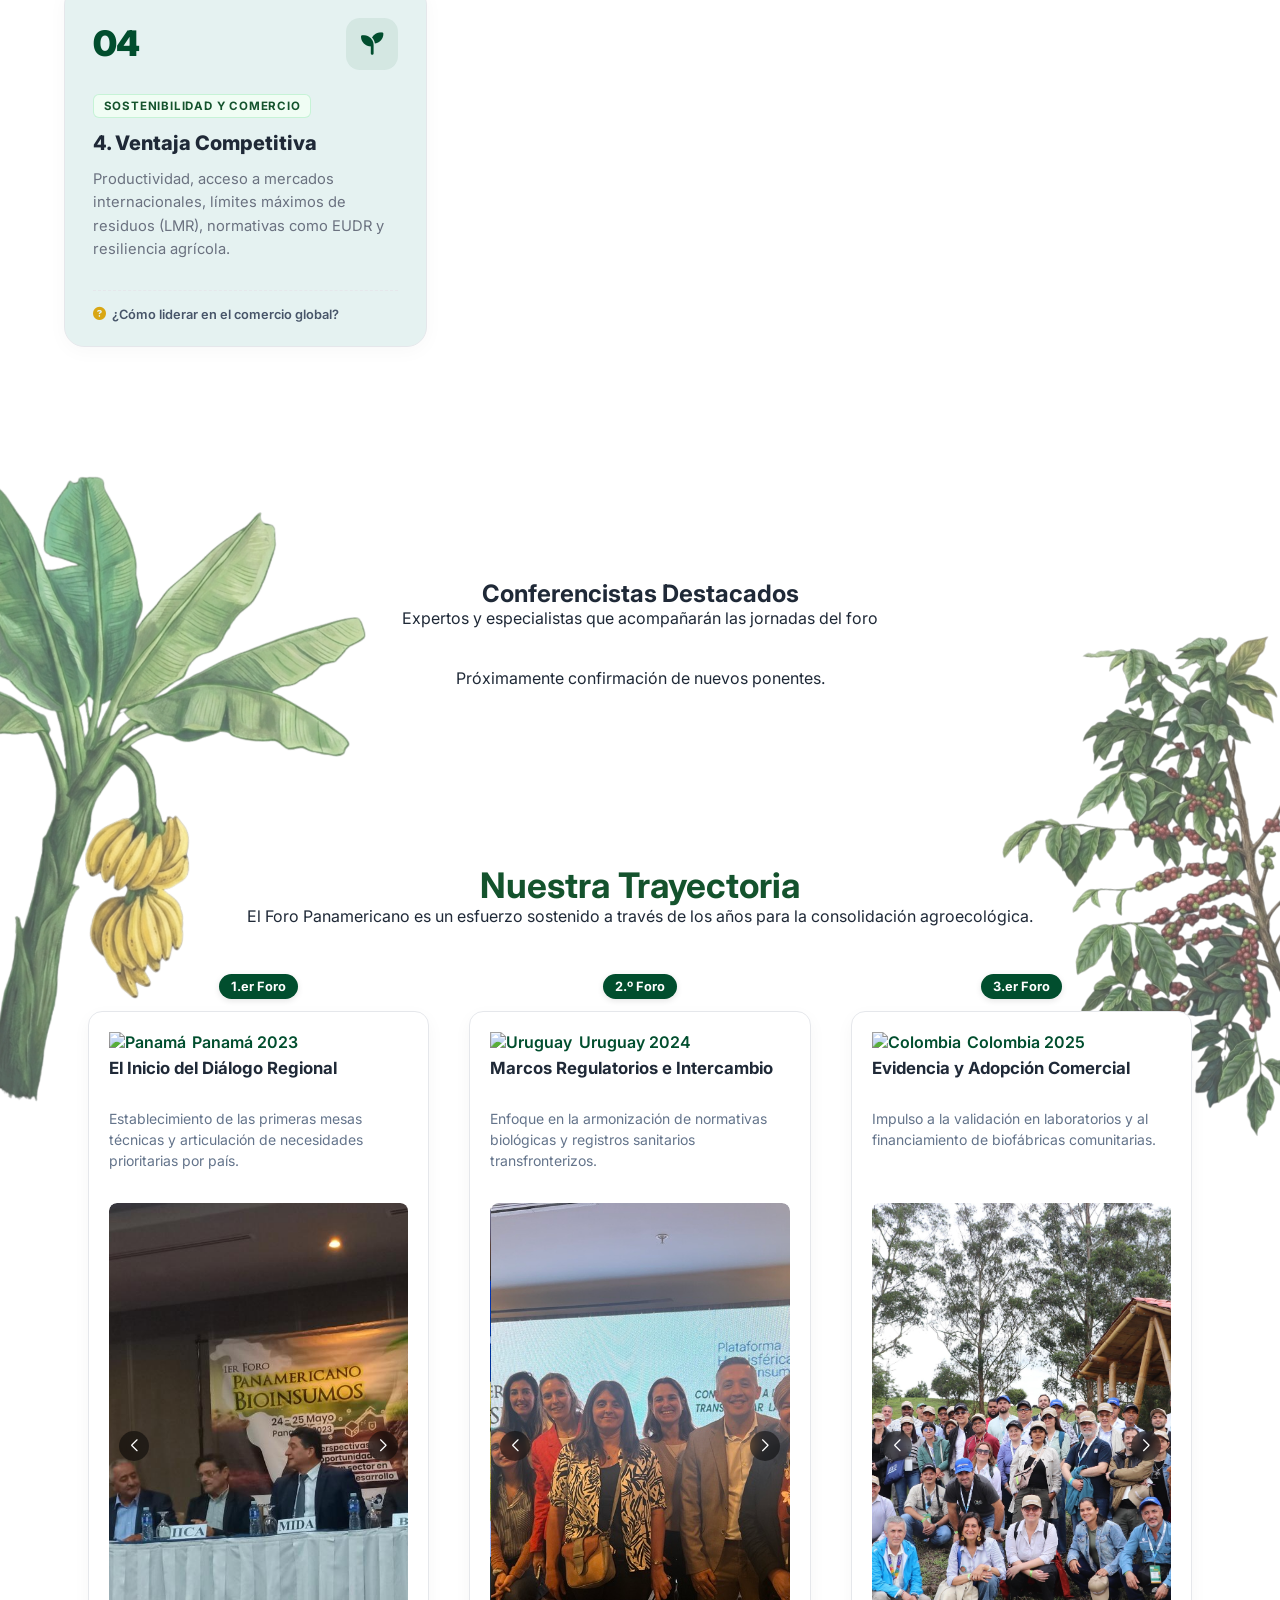
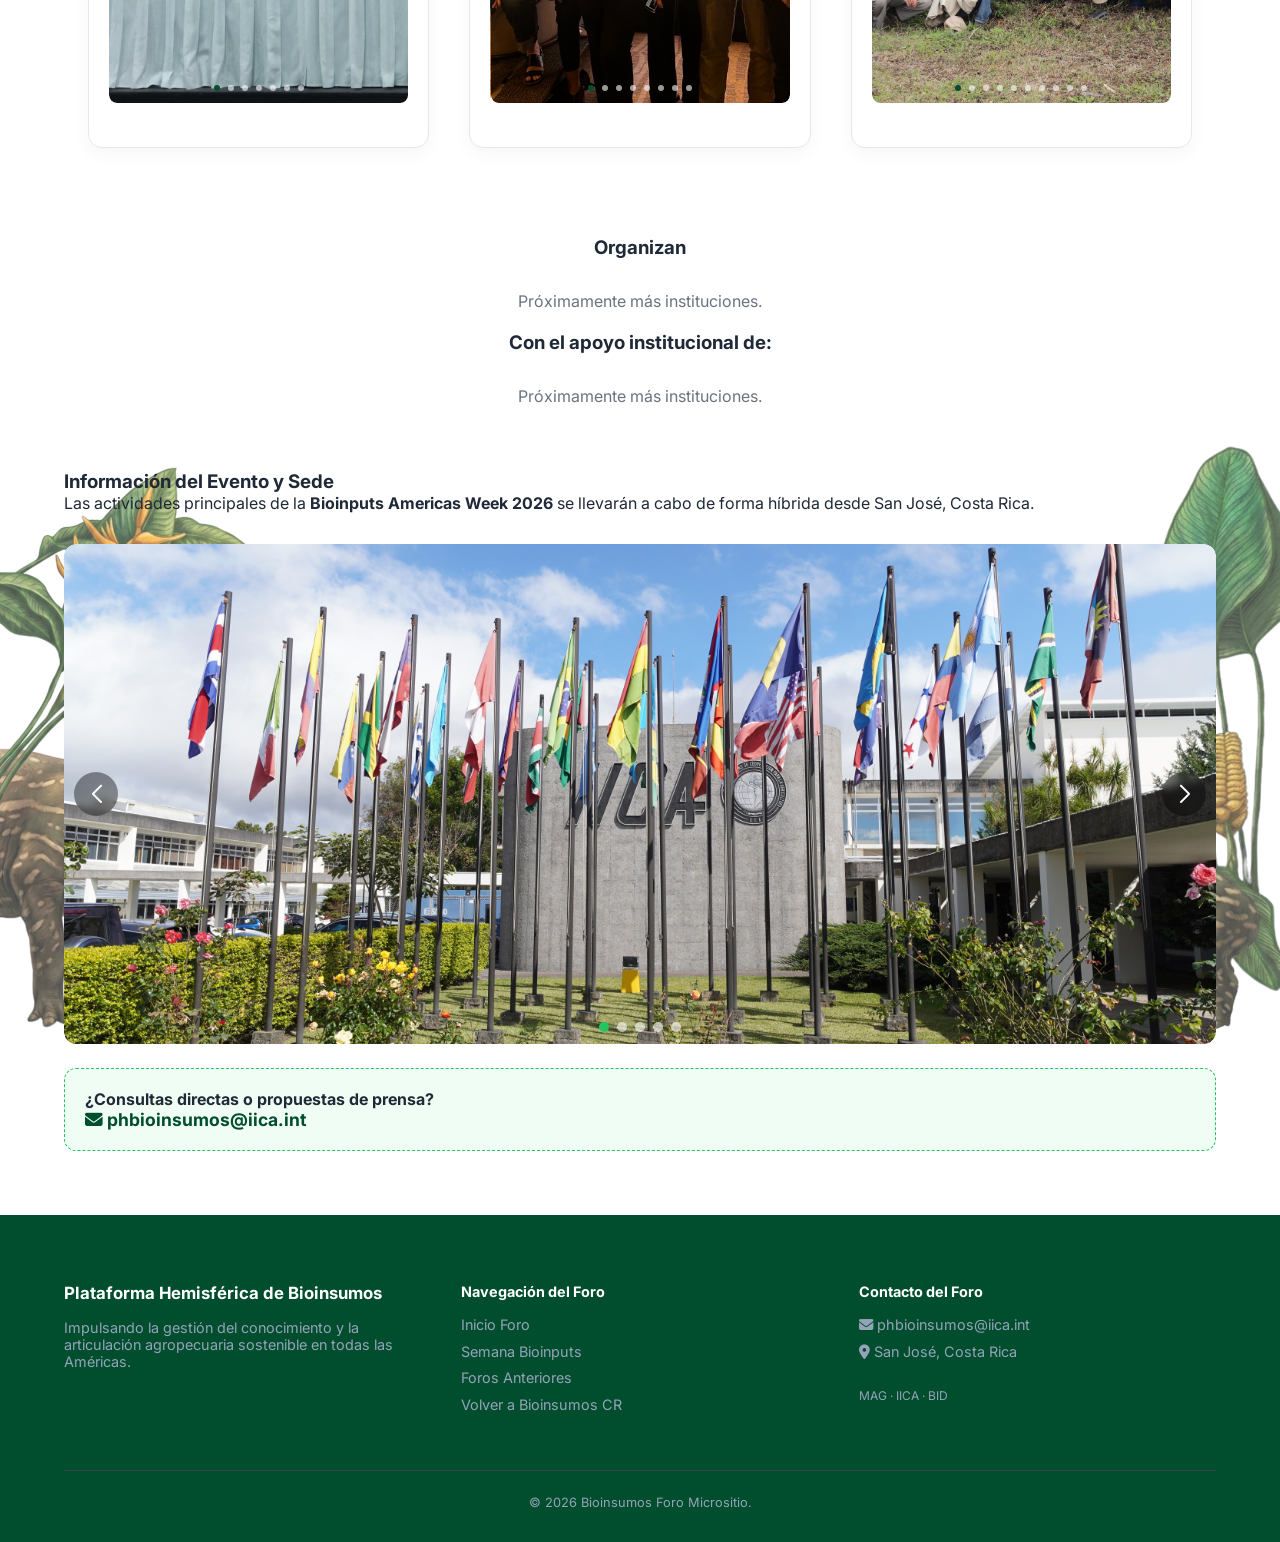
==== commit a33a6026: "Add event program and sponsors sections to index.html" ====
--- a/index.html
+++ b/index.html
@@ -112,6 +112,17 @@
 
       </div>
     </section>
+
+       <!-- SECCIÓN PROGRAMA EN IMAGEN (Si deseas incluirlo en el index) -->
+        <section id="programa" class="container" style="padding: 40px 0;">
+          <div class="section-title-wrap text-center">
+            <h2>Programa del Evento</h2>
+            <p>Consulte la agenda detallada de las actividades</p>
+          </div>
+          <div id="programa-container">
+            <!-- Inyectado dinámicamente desde la hoja de cálculo por JS -->
+          </div>
+        </section>
 
     <!-- EJES TEMÁTICOS / EJES DE TRABAJO -->
     <section class="container">
@@ -308,18 +319,26 @@
 
     <!-- ORGANIZADORES -->
    <!-- ORGANIZADORES E INSTITUCIONES AFINES -->
-    <section class="sponsors-carousel-section" style="padding-top: 40px;">
-      <div id="logos" class="container text-center" style="padding: 0px;">
-        <h3>Con el apoyo institucional de:</h3>
-        
-       
-    
-        <!-- Contenedor dinámico para logos desde el Excel -->
-        <div id="logos-grid" class="logos-grid">
-          <!-- Inyectado dinámicamente por JS -->
-        </div>
-      </div>
-    </section>
+
+<!-- SECCIÓN ORGANIZAN -->
+<section class="sponsors-carousel-section" style="padding-top: 40px;">
+  <div class="container text-center" style="padding: 0px;">
+    <h3>Organizan</h3>
+    <div id="logos-organizan-grid" class="logos-grid">
+      <!-- Inyectado dinámicamente por JS desde Sheet Organizan -->
+    </div>
+  </div>
+</section>
+
+<!-- SECCIÓN CON EL APOYO INSTITUCIONAL DE -->
+<section class="sponsors-carousel-section" style="padding-top: 20px;">
+  <div id="logos" class="container text-center" style="padding: 0px;">
+    <h3>Con el apoyo institucional de:</h3>
+    <div id="logos-grid" class="logos-grid">
+      <!-- Inyectado dinámicamente por JS desde Sheet Apoyo -->
+    </div>
+  </div>
+</section>
 
     <!-- CONTACTO Y SEDE -->
     <section id="registro" class="container contact-registration-section">
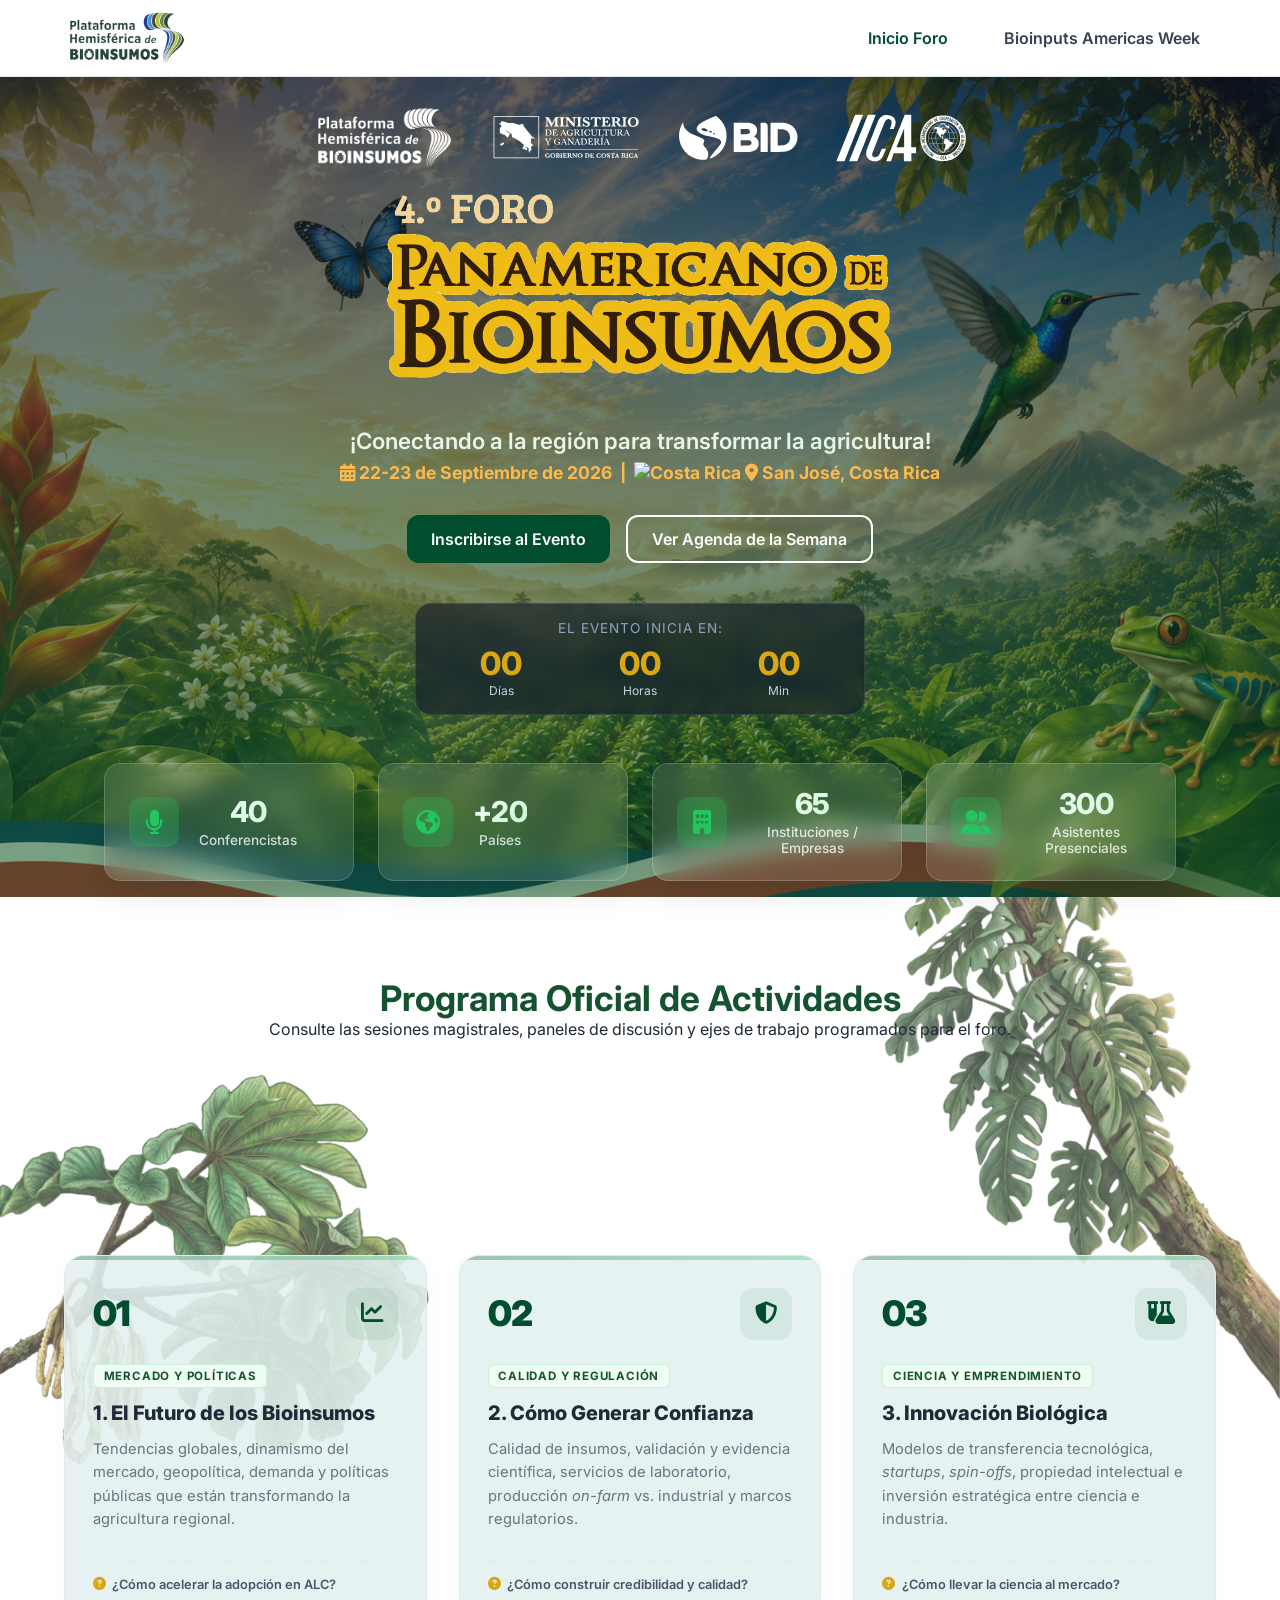
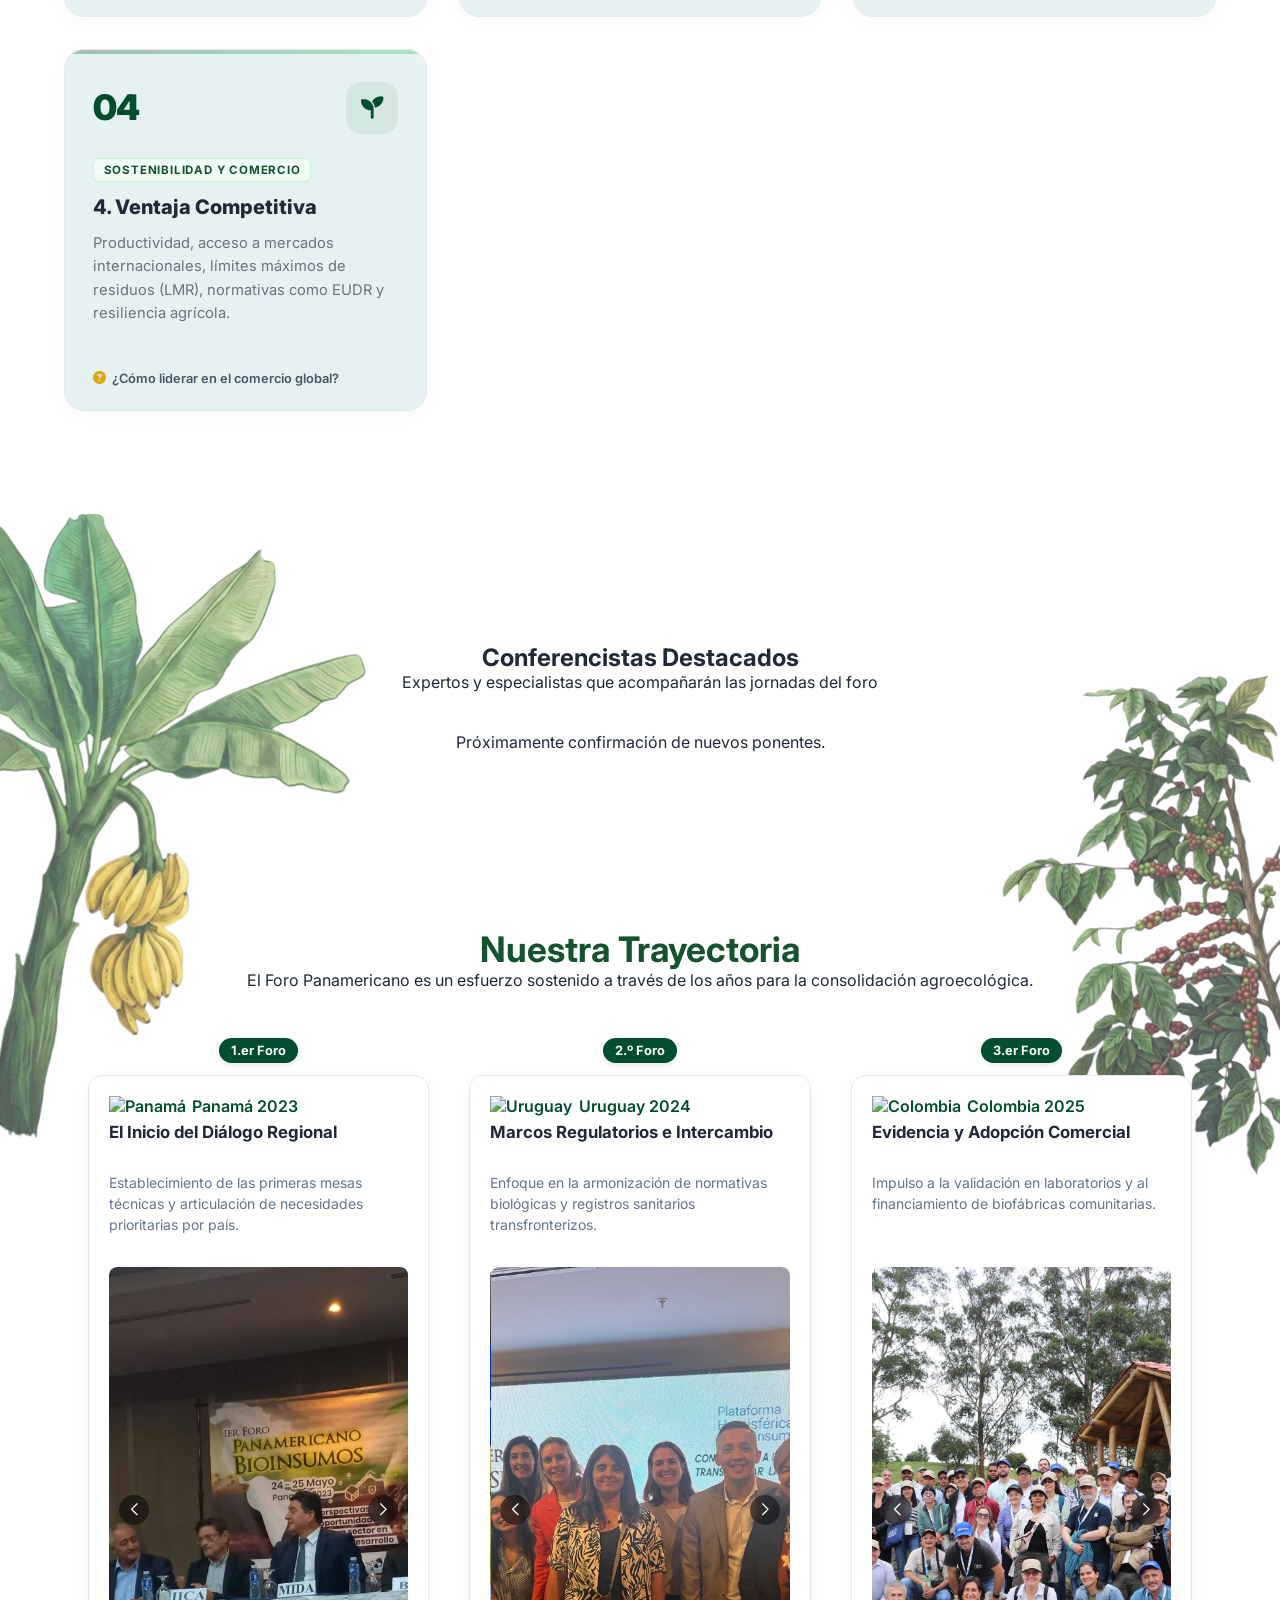
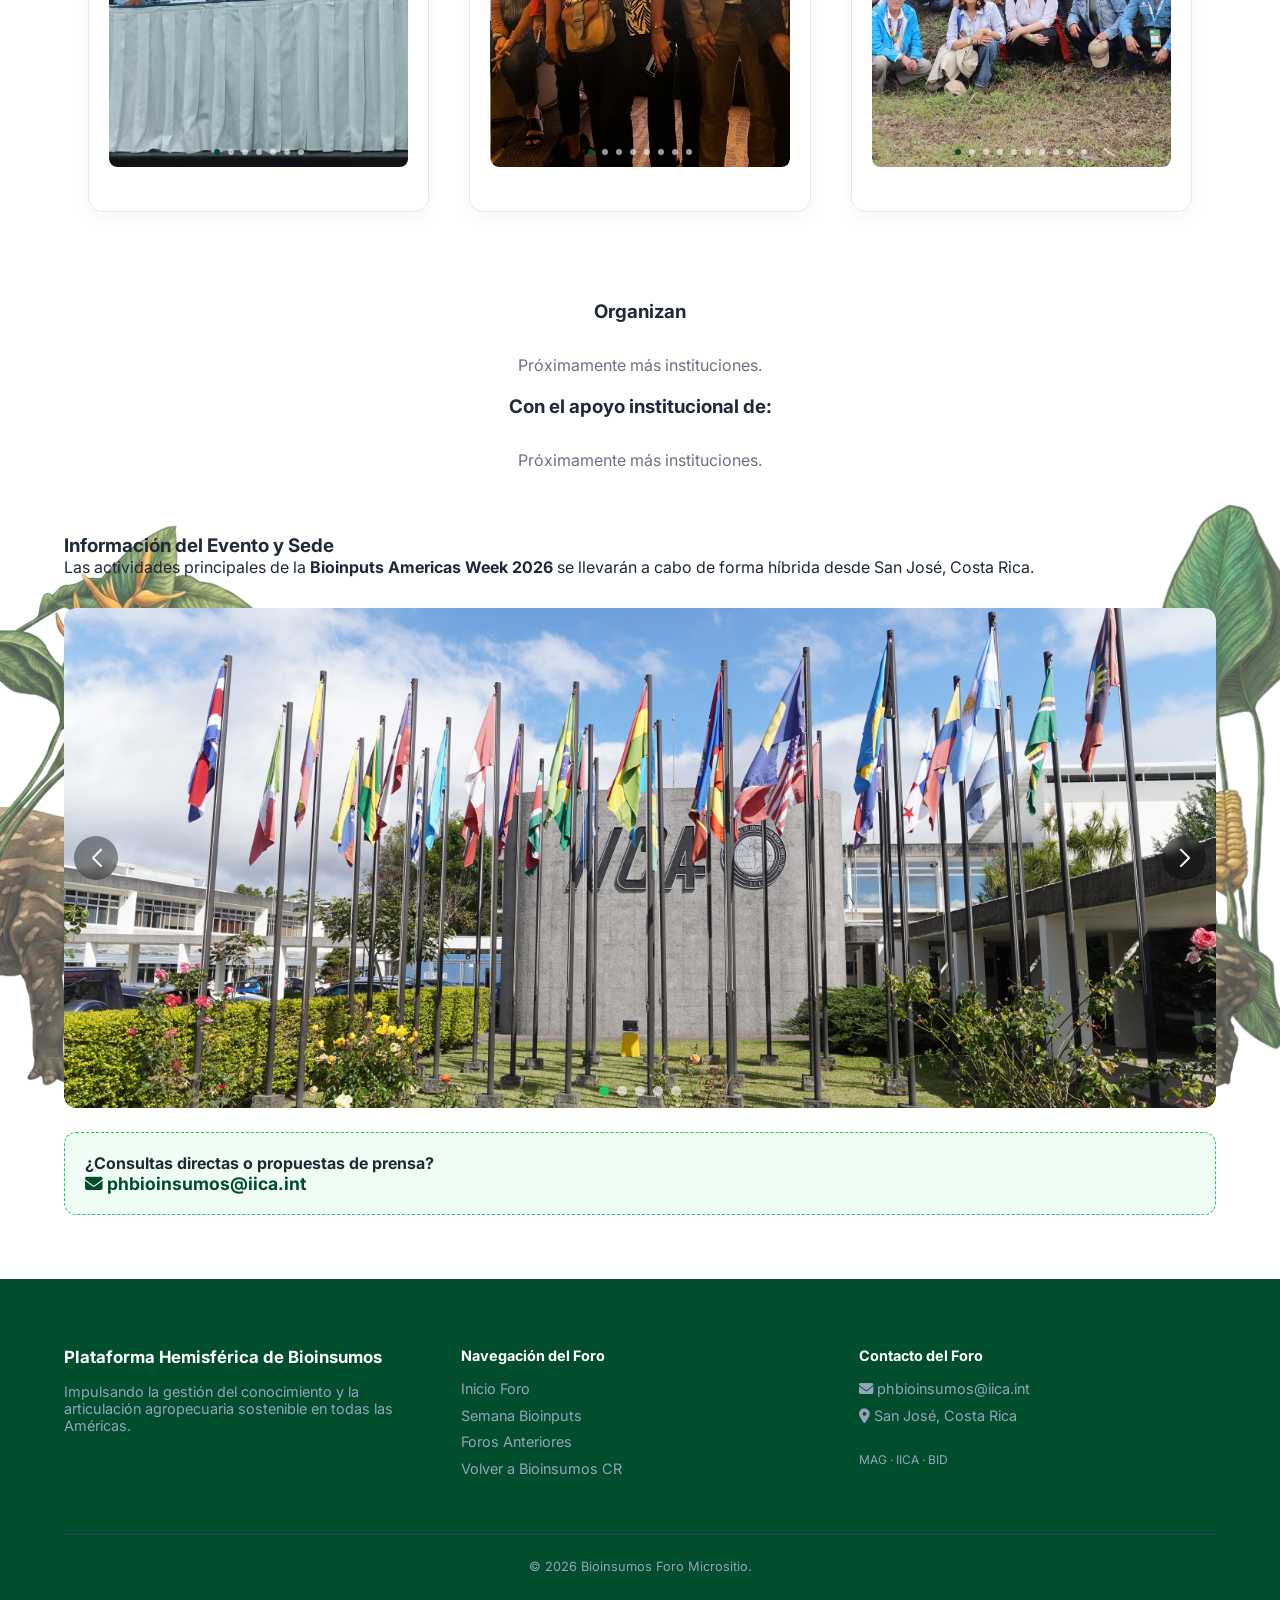
==== commit 6def427e: "Update index.html" ====
--- a/index.html
+++ b/index.html
@@ -113,16 +113,18 @@
       </div>
     </section>
 
-       <!-- SECCIÓN PROGRAMA EN IMAGEN (Si deseas incluirlo en el index) -->
-        <section id="programa" class="container" style="padding: 40px 0;">
-          <div class="section-title-wrap text-center">
-            <h2>Programa del Evento</h2>
-            <p>Consulte la agenda detallada de las actividades</p>
-          </div>
-          <div id="programa-container">
-            <!-- Inyectado dinámicamente desde la hoja de cálculo por JS -->
-          </div>
-        </section>
+         <!-- ======================================================= -->
+          <!-- AÑADIR/REEMPLAZAR EN INDEX.HTML (SECCIÓN DEL PROGRAMA)  -->
+          <!-- ======================================================= -->
+          <section id="programa" class="container" style="padding: 80px 0;">
+            <div class="section-title-wrap text-center" style="margin-bottom: 2rem;">
+              <h2>Programa Oficial de Actividades</h2>
+              <p>Consulte las sesiones magistrales, paneles de discusión y ejes de trabajo programados para el foro.</p>
+            </div>
+          
+            <!-- Contenedor dinámico cargado desde Google Sheets -->
+            <div id="programa-container"></div>
+          </section>
 
     <!-- EJES TEMÁTICOS / EJES DE TRABAJO -->
     <section class="container">
--- a/css/index.css
+++ b/css/index.css
@@ -1440,3 +1440,28 @@
     height: 80px;
   }
 }
+
+/* =========================================================
+   ESTILOS PARA LA IMAGEN DEL PROGRAMA/CRONOGRAMA
+========================================================= */
+.programa-wrapper {
+  max-width: 1000px;
+  margin: 0 auto;
+  padding: 1.5rem;
+  background: #ffffff;
+  border-radius: 16px;
+  border: 1px solid var(--border, #e5e7eb);
+  box-shadow: 0 10px 25px rgba(0, 0, 0, 0.05);
+}
+
+.programa-img-preview {
+  width: 100%;
+  height: auto;
+  border-radius: 8px;
+  object-fit: contain;
+  transition: transform 0.3s ease;
+}
+
+.programa-img-preview:hover {
+  transform: scale(1.01);
+}
